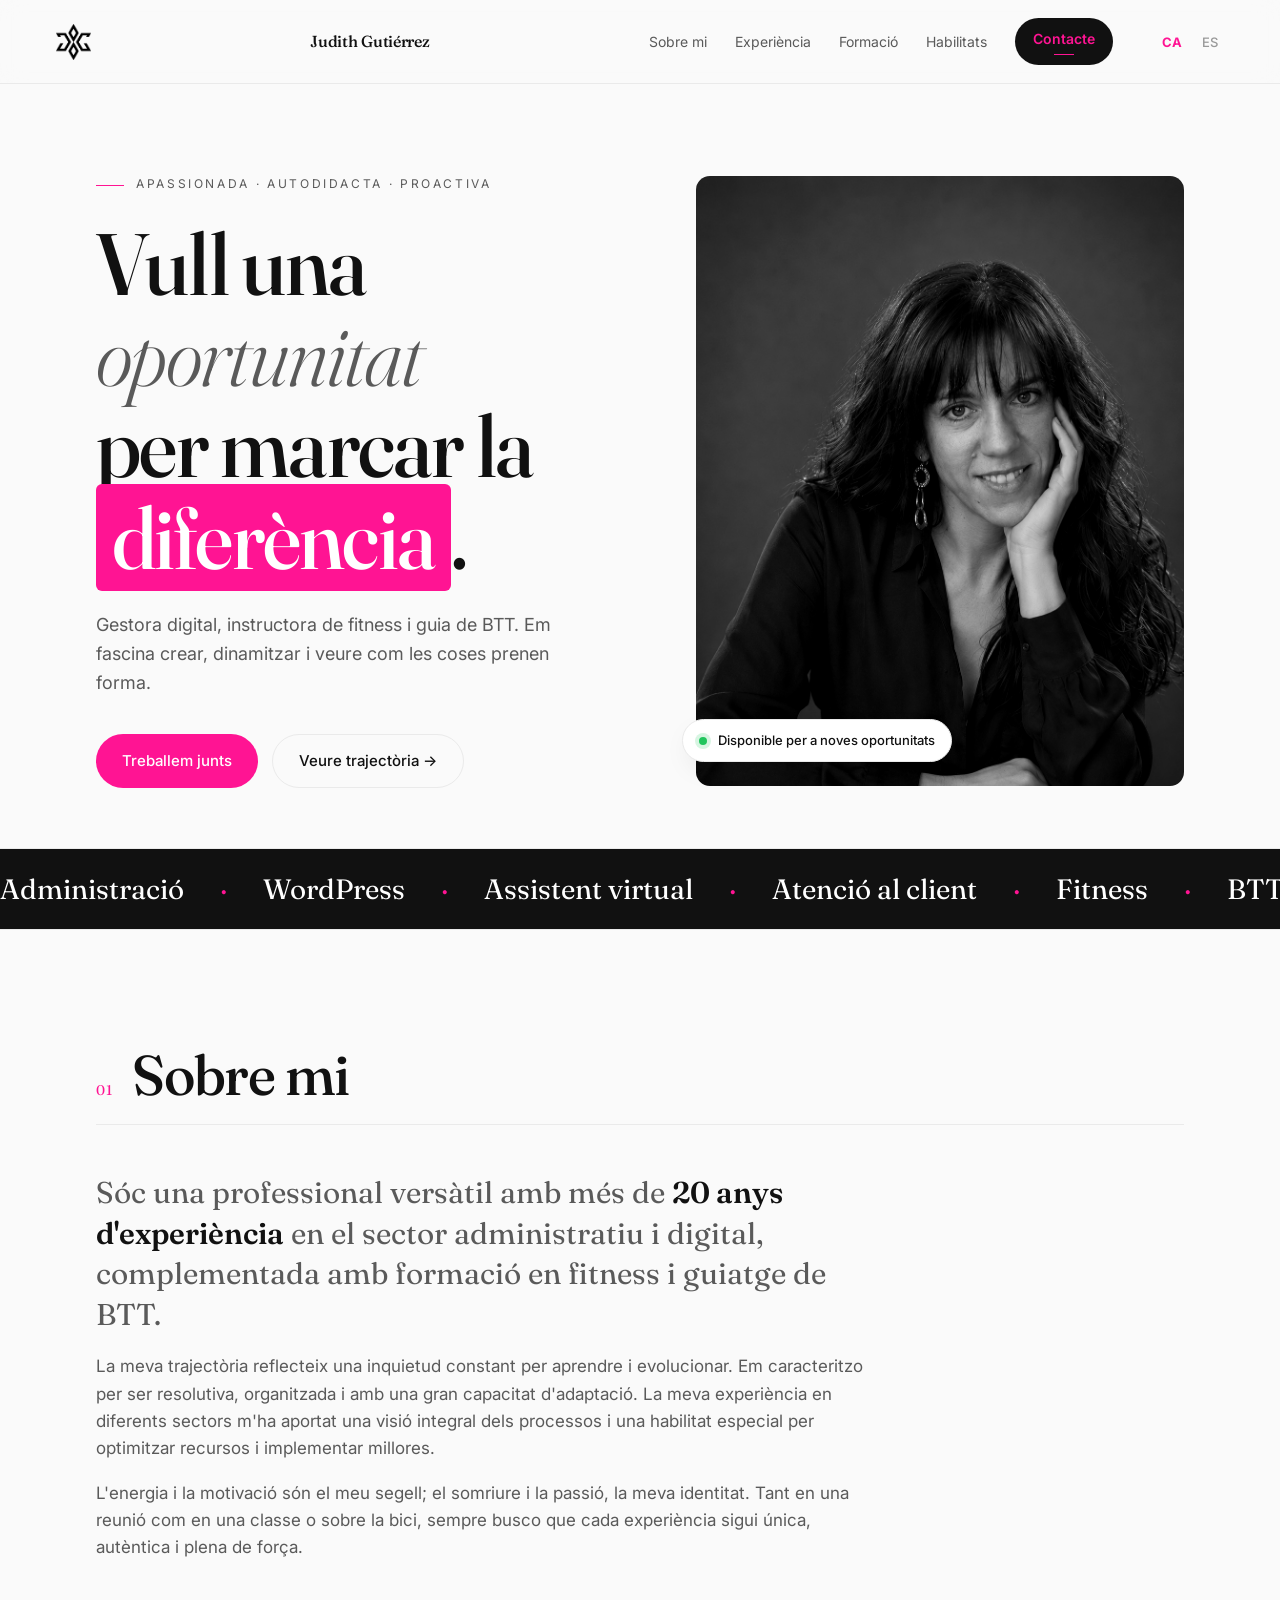
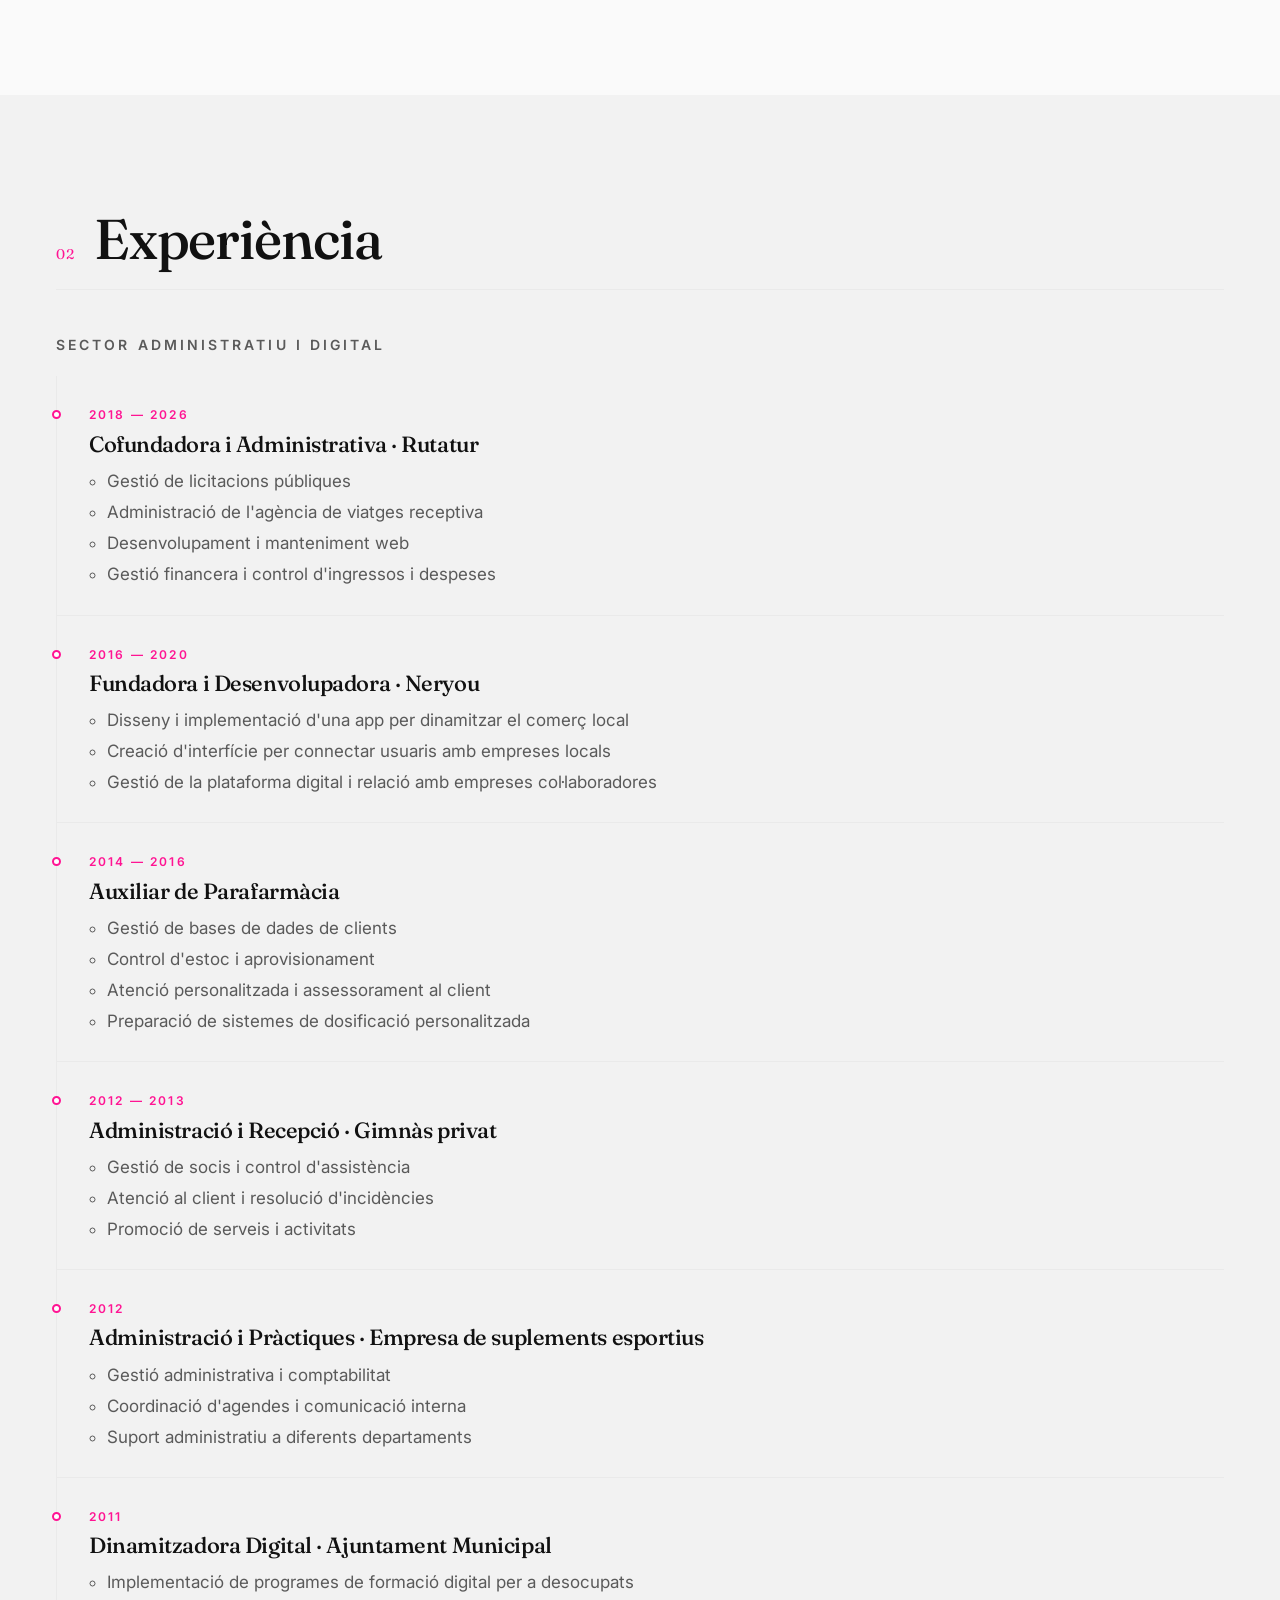
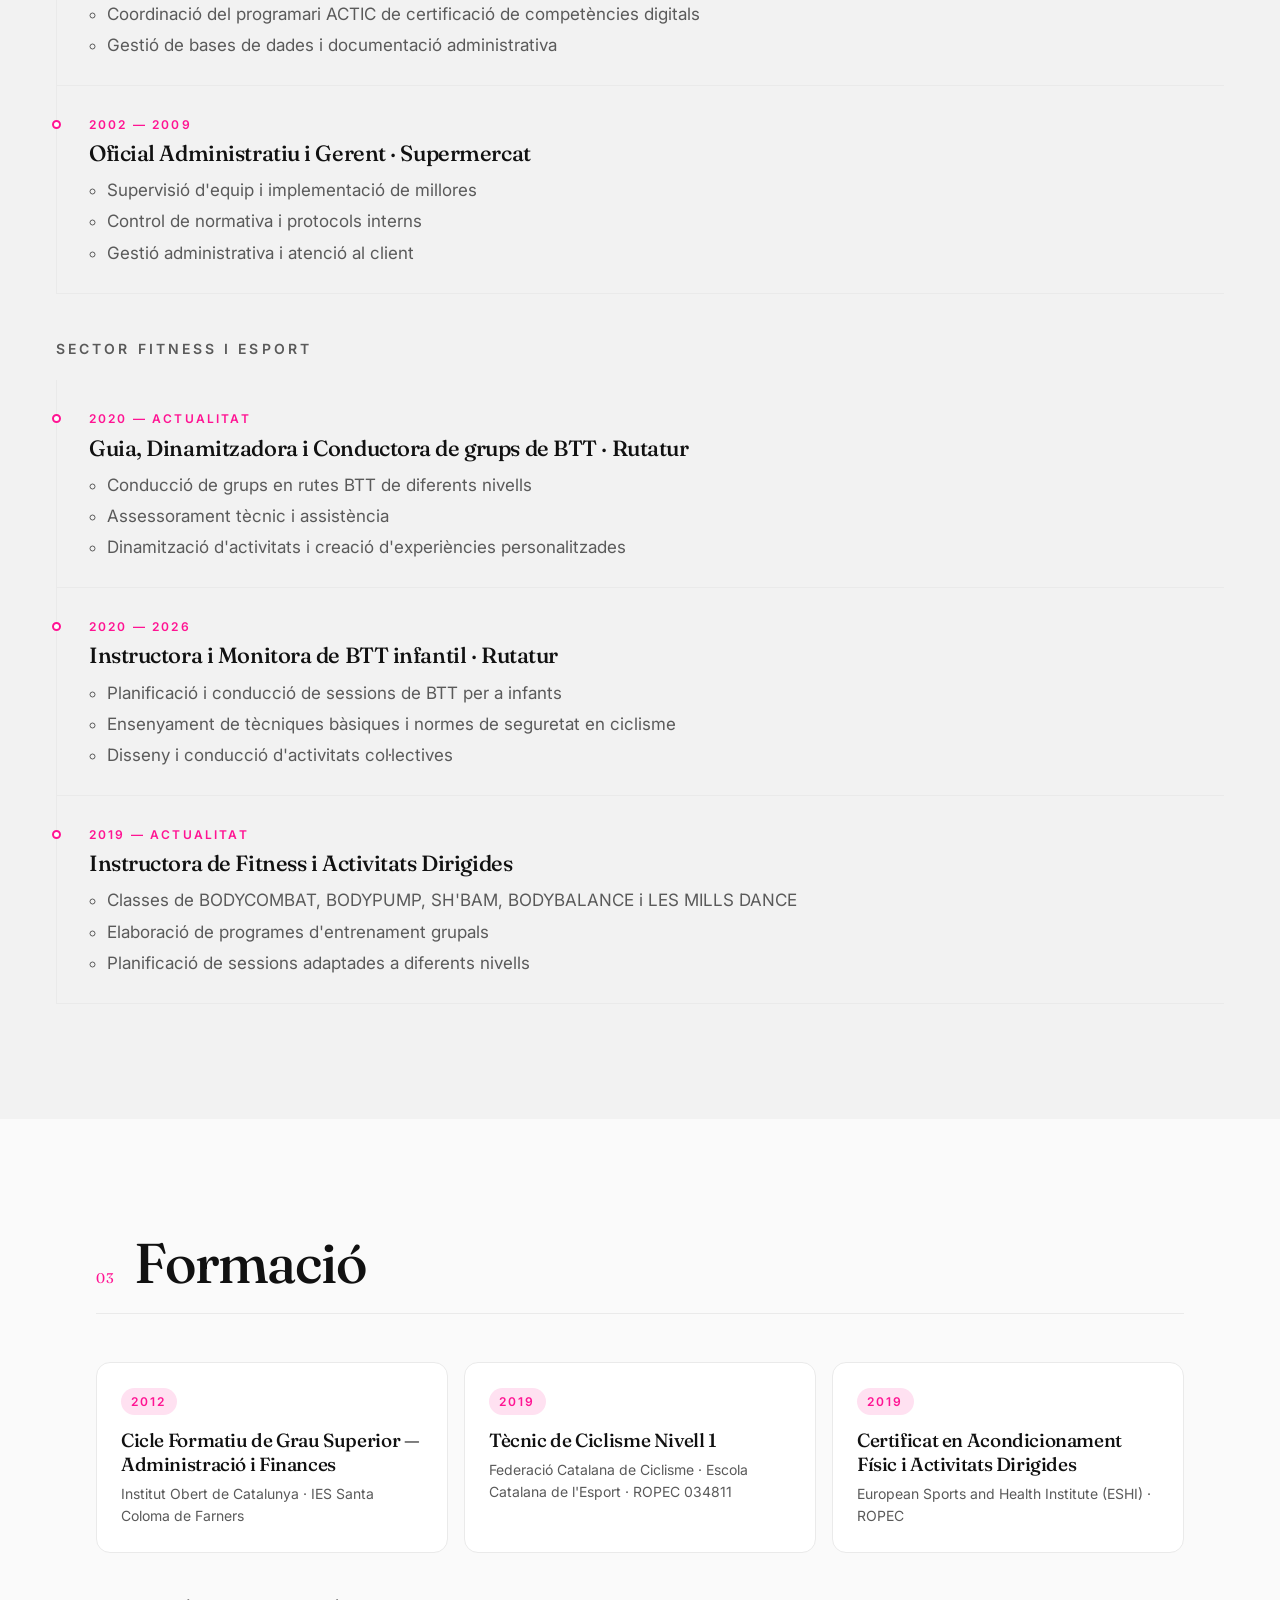
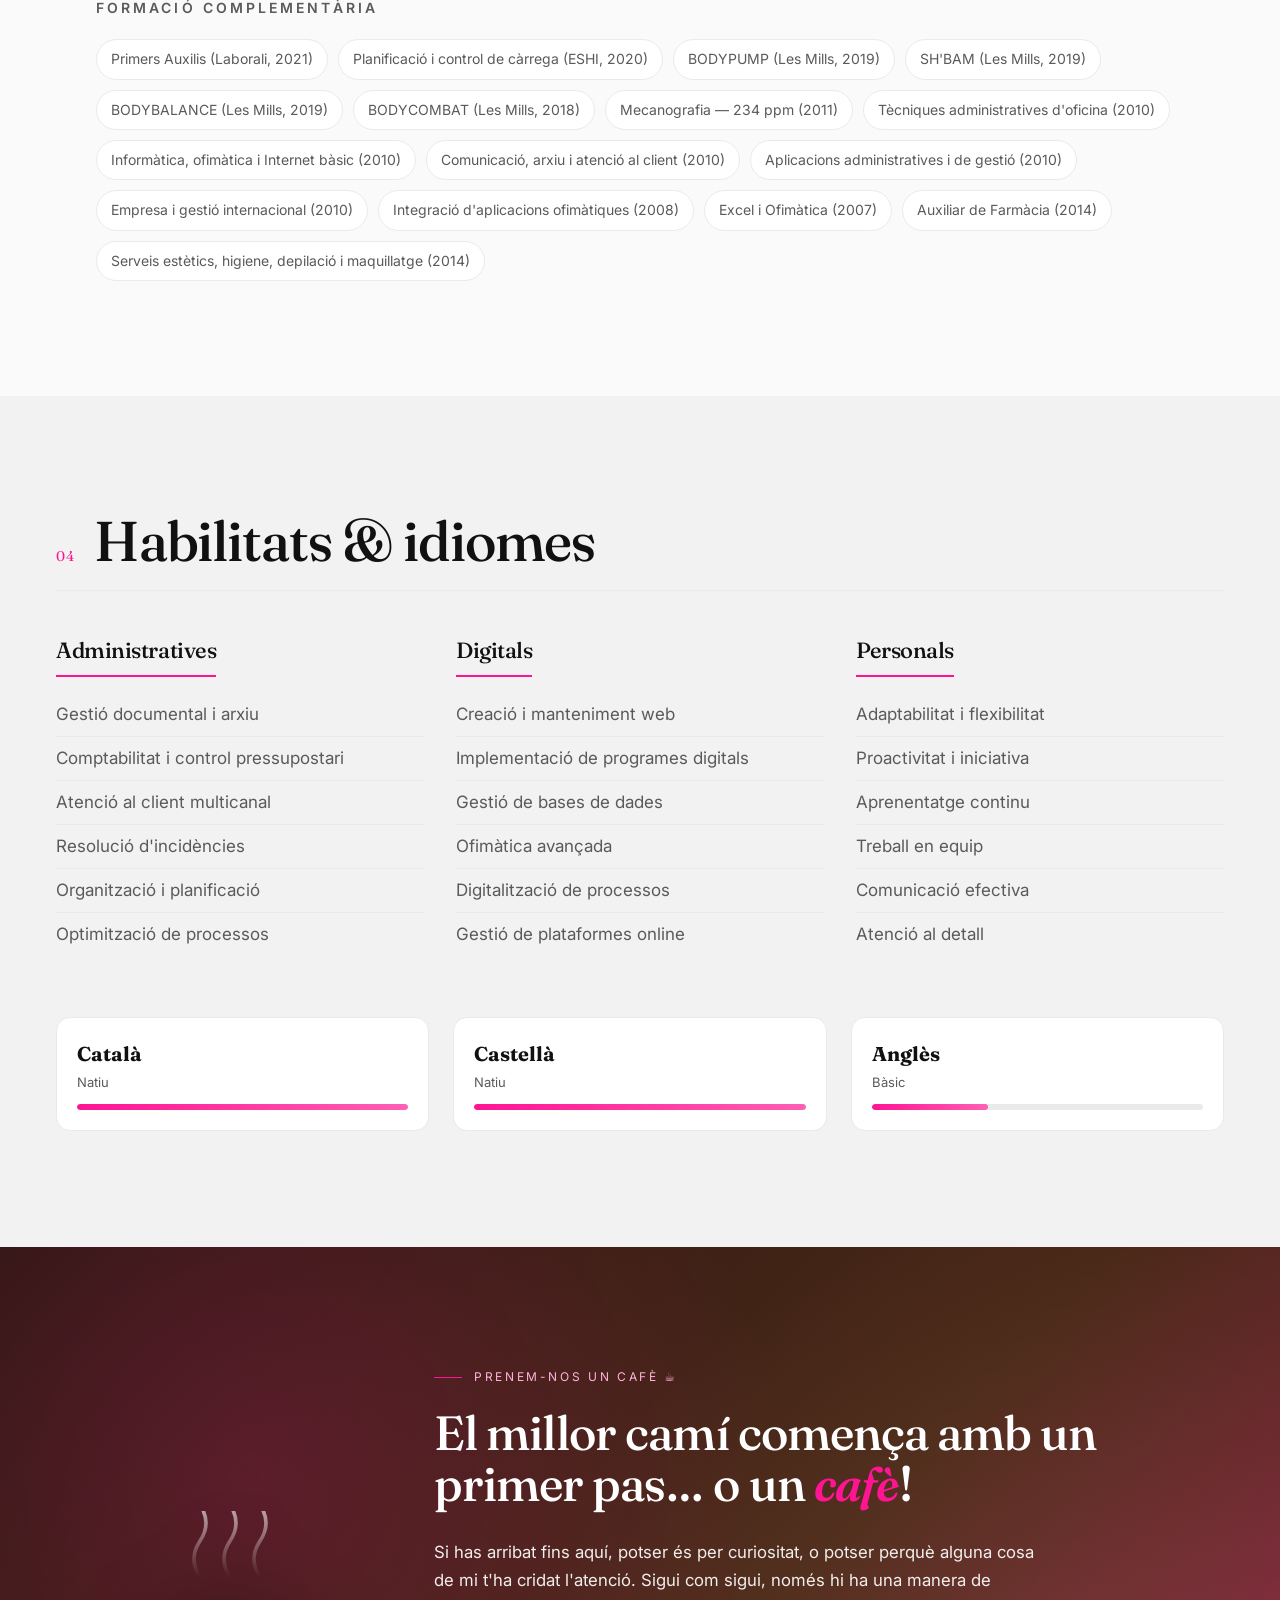
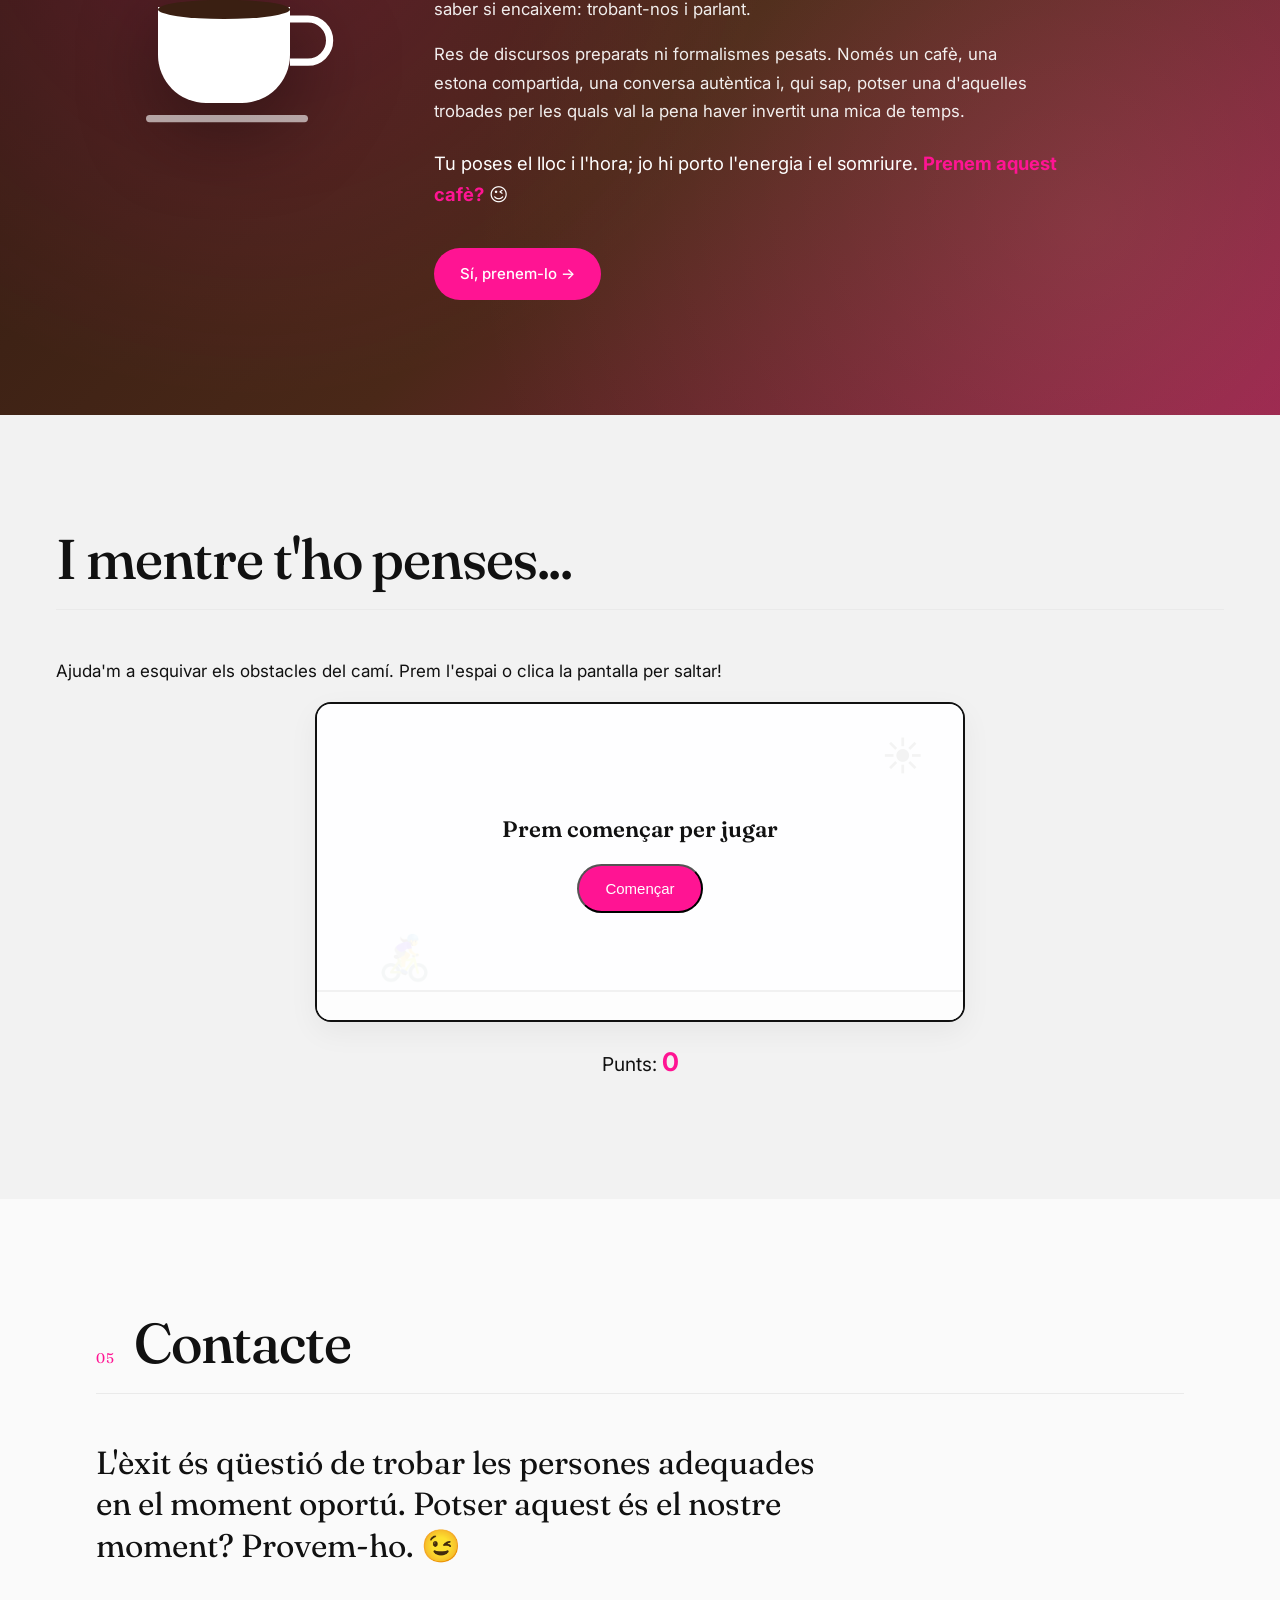
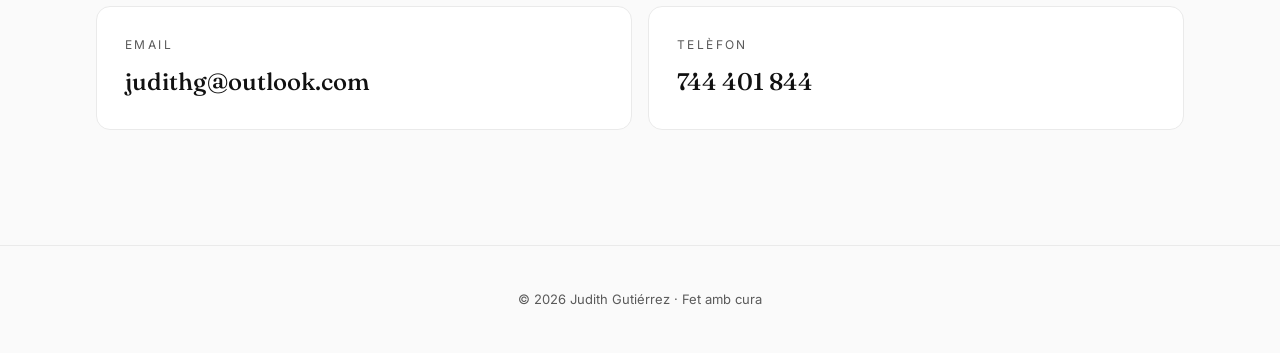
==== index.html @ 9da96f16 "Update index.html configuració amb google analytics chatgps anonim" ====
<!doctype html>
<html lang="ca">
<head>
  <!-- Google tag (gtag.js) -->
<script async src="https://www.googletagmanager.com/gtag/js?id=G-R3025RM0GW"></script>
<script>
  window.dataLayer = window.dataLayer || [];
  function gtag(){dataLayer.push(arguments);}
  gtag('js', new Date());

  gtag('config', 'G-R3025RM0GW');
</script>
  <meta charset="utf-8" />
  <meta name="viewport" content="width=device-width,initial-scale=1" />
  <title data-key="meta-title">Judith Gutiérrez — Gestió digital · Fitness · BTT</title>
  <meta name="description" content="CV de Judith Gutiérrez. Gestora digital, instructora de fitness i guia de BTT. Apassionada, autodidacta i proactiva." />
  <meta property="og:title" content="Judith Gutiérrez — CV" />
  <meta property="og:description" content="Gestora digital, instructora de fitness i guia de BTT." />
  <meta property="og:type" content="website" />
  <meta property="og:image" content="judith.jpg" />
  <link rel="icon" type="image/svg+xml" href="favicon.svg">
  <link rel="preconnect" href="https://fonts.googleapis.com" />
  <link rel="preconnect" href="https://fonts.gstatic.com" crossorigin />
  <link href="https://fonts.googleapis.com/css2?family=Fraunces:opsz,wght,SOFT@9..144,300..900,0..100&family=Inter:wght@300;400;500;600;700&display=swap" rel="stylesheet" />
  <link rel="stylesheet" href="styles.css" />
</head>
<body>

  <header class="nav">
    <a href="#top" class="nav__logo">
      <img src="logo.png" alt="Judith Gutiérrez" style="height:36px;width:auto;filter:brightness(0);" />
    </a>
    <span style="font-family:'Fraunces',serif;font-size:1rem;font-weight:500;letter-spacing:-.02em;color:#111;">Judith Gutiérrez</span>
    <nav>
      <a href="#sobre-mi" data-key="menu-sobremi">Sobre mi</a>
      <a href="#experiencia" data-key="menu-experiencia">Experiència</a>
      <a href="#formacio" data-key="menu-formacio">Formació</a>
      <a href="#habilitats" data-key="menu-habilitats">Habilitats</a>
      <a href="#contacte" class="nav__cta" data-key="menu-contacte">Contacte</a>
      
      <div class="lang-switcher">
        <button id="btn-ca" class="active">CA</button>
        <button id="btn-es">ES</button>
      </div>
    </nav>
    <button class="nav__burger" aria-label="Menú" aria-expanded="false">
      <span></span><span></span><span></span>
    </button>
  </header>

  <section id="top" class="hero">
    <div class="hero__text">
      <p class="eyebrow" data-key="hero-eyebrow">Apassionada · Autodidacta · Proactiva</p>
      <h1 data-key="hero-title">
        Vull una <em>oportunitat</em><br/>
        per marcar la <mark>diferència</mark>.
      </h1>
      <p class="lead" data-key="hero-lead">
        Gestora digital, instructora de fitness i guia de BTT.
        Em fascina crear, dinamitzar i veure com les coses prenen forma.
      </p>
      <div class="hero__actions">
        <a href="#contacte" class="btn btn--primary" data-key="hero-btn-primary">Treballem junts</a>
        <a href="#experiencia" class="btn btn--ghost" data-key="hero-btn-ghost">Veure trajectòria →</a>
      </div>
    </div>
    <div class="hero__photo">
      <img src="judith.jpg" alt="Judith Gutiérrez" />
      <a href="https://wa.me/34744401844?text=Hola%20Judith,%20he%20vist%20el%20teu%20portafoli%20i%20m'agradaria%20parlar%20amb%20tu!" 
         target="_blank" 
         class="hero__badge-link" 
         title="Contacta amb mi per WhatsApp">
        <div class="hero__badge">
          <span class="pulse-dot"></span>
          <span data-key="hero-badge">Disponible per a noves oportunitats</span>
        </div>
      </a>
    </div>
  </section>

  <div class="marquee" aria-hidden="true">
    <div class="marquee__track">
      <span data-key="m1">Administració</span><span>·</span>
      <span data-key="m2">WordPress</span><span>·</span>
      <span data-key="m3">Assistent virtual</span><span>·</span>
      <span data-key="m4">Atenció al client</span><span>·</span>
      <span data-key="m5">Fitness</span><span>·</span>
      <span>BTT</span><span>·</span>
      <span data-key="m6">Back office</span><span>·</span>
      <span data-key="m7">Iniciatives creatives</span><span>·</span>
      <span data-key="m1">Administració</span><span>·</span>
      <span data-key="m2">WordPress</span><span>·</span>
      <span data-key="m3">Assistent virtual</span><span>·</span>
      <span data-key="m4">Atenció al client</span><span>·</span>
      <span data-key="m5">Fitness</span><span>·</span>
      <span>BTT</span><span>·</span>
      <span data-key="m6">Back office</span><span>·</span>
      <span data-key="m7">Iniciatives creatives</span><span>·</span>
    </div>
  </div>

  <section id="sobre-mi" class="section">
    <div class="section__head">
      <span class="num">01</span>
      <h2 data-key="title-sobremi">Sobre mi</h2>
    </div>
    <div class="about">
      <p class="about__big" data-key="about-p1">
        Sóc una professional versàtil amb més de <strong>20 anys d'experiència</strong>
        en el sector administratiu i digital, complementada amb formació en
        fitness i guiatge de BTT.
      </p>
      <p data-key="about-p2">
        La meva trajectòria reflecteix una constant inquietud per aprendre i
        evolucionar. Em caracteritzo per ser resolutiva, organitzada i amb una
        gran capacitat d'adaptació. La meva experiència en diferents sectors
        m'ha donat una visió integral dels processos i una habilitat especial
        per optimitzar recursos i implementar millores.
      </p>
      <p data-key="about-p3">
        L'energia i la motivació són el meu segell, i el somriure i la passió,
        la meva identitat. Tant en una reunió com en una classe o sobre la bici,
        always busco que cada experiència sigui única, autèntica i plena de força.
      </p>
    </div>
  </section>

  <section id="experiencia" class="section section--alt">
    <div class="section__head">
      <span class="num">02</span>
      <h2 data-key="title-experiencia">Experiència</h2>
    </div>

    <h3 class="cat" data-key="cat-admin">Sector administratiu i digital</h3>
    <ol class="timeline">
      <li>
        <span class="when">2018 — 2026</span>
        <h4 data-key="exp1-title">Cofundadora i Administrativa · Rutatur</h4>
        <ul>
          <li data-key="exp1-i1">Gestió de licitacions públiques</li>
          <li data-key="exp1-i2">Administració de l'agència de viatges receptiva</li>
          <li data-key="exp1-i3">Desenvolupament i manteniment web</li>
          <li data-key="exp1-i4">Gestió financera i control d'ingressos i despeses</li>
        </ul>
      </li>
      <li>
        <span class="when">2016 — 2020</span>
        <h4 data-key="exp2-title">Fundadora i Desenvolupadora · Neryou</h4>
        <ul>
          <li data-key="exp2-i1">Disseny i implementació d'una app per dinamitzar el comerç local</li>
          <li data-key="exp2-i2">Creació d'interfície per connectar usuaris amb empreses locales</li>
          <li data-key="exp2-i3">Gestió de la plataforma digital i relacions amb empreses col·laboradores</li>
        </ul>
      </li>
      <li>
        <span class="when">2014 — 2016</span>
        <h4 data-key="exp3-title">Auxiliar de Parafarmàcia</h4>
        <ul>
          <li data-key="exp3-i1">Gestió de bases de dades de clients</li>
          <li data-key="exp3-i2">Control d'estoc i aprovisionament</li>
          <li data-key="exp3-i3">Atenció personalitzada i assessorament al client</li>
          <li data-key="exp3-i4">Preparació de sistemes de dosificació personalitzada</li>
        </ul>
      </li>
      <li>
        <span class="when">2012 — 2013</span>
        <h4 data-key="exp4-title">Administració i Recepció · Gimnàs privat</h4>
        <ul>
          <li data-key="exp4-i1">Gestió de socis i control d'assistència</li>
          <li data-key="exp4-i2">Atenció al client i resolució d'incidències</li>
          <li data-key="exp4-i3">Promoció de serveis i activitats</li>
        </ul>
      </li>
      <li>
        <span class="when">2012</span>
        <h4 data-key="exp5-title">Administració i Pràctiques · Empresa de suplements esportius</h4>
        <ul>
          <li data-key="exp5-i1">Gestió administrativa i comptabilitat</li>
          <li data-key="exp5-i2">Coordinació d'agenda i comunicació interna</li>
          <li data-key="exp5-i3">Suport administratiu en diferents departaments</li>
        </ul>
      </li>
      <li>
        <span class="when">2011</span>
        <h4 data-key="exp6-title">Dinamitzadora Digital · Ajuntament Municipal</h4>
        <ul>
          <li data-key="exp6-i1">Implementació de programes de formació digital per a desocupats</li>
          <li data-key="exp6-i2">Coordinació del programa ACTIC de certificació de competències digitals</li>
          <li data-key="exp6-i3">Gestió de bases de dades i documentació administrativa</li>
        </ul>
      </li>
      <li>
        <span class="when">2002 — 2009</span>
        <h4 data-key="exp7-title">Oficial Administratiu i Gerent · Supermercat</h4>
        <ul>
          <li data-key="exp7-i1">Supervisió d'equip i implementació de millores</li>
          <li data-key="exp7-i2">Control de normativa i protocols interns</li>
          <li data-key="exp7-i3">Gestió administrativa i atenció al client</li>
        </ul>
      </li>
    </ol>

    <h3 class="cat" data-key="cat-fitness">Sector fitness i esport</h3>
    <ol class="timeline">
      <li>
        <span class="when" data-key="date-2020">2020 — Actualitat</span>
        <h4 data-key="exp8-title">Guia, Dinamitzadora i Conductora de grups de BTT · Rutatur</h4>
        <ul>
          <li data-key="exp8-i1">Conducció de grups en rutes de BTT de diferents nivells</li>
          <li data-key="exp8-i2">Assessorament tècnic i assistència</li>
          <li data-key="exp8-i3">Dinamització d'activitats i creació d'experiències personalitzades</li>
        </ul>
      </li>
      <li>
        <span class="when">2020 — 2026</span>
        <h4 data-key="exp9-title">Instructora i Monitora de BTT infantil · Rutatur</h4>
        <ul>
          <li data-key="exp9-i1">Planificació i conducció de sessions de BTT per a nens</li>
          <li data-key="exp9-i2">Ensenyament de tècniques bàsiques i seguretat en ciclisme</li>
          <li data-key="exp9-i3">Disseny i conducció de classes col·lectives</li>
        </ul>
      </li>
      <li>
        <span class="when" data-key="date-2019">2019 — Actualitat</span>
        <h4 data-key="exp10-title">Instructora de Fitness i Activitats Dirigides</h4>
        <ul>
          <li data-key="exp10-i1">Classes de BODYCOMBAT, BODYPUMP, SH'BAM, BODYBALANCE i LES MILLS DANCE</li>
          <li data-key="exp10-i2">Elaboració de programes d'entrenament grupals</li>
          <li data-key="exp10-i3">Planificació de sessions adaptades a diferents nivells</li>
        </ul>
      </li>
    </ol>
  </section>

  <section id="formacio" class="section">
    <div class="section__head">
      <span class="num">03</span>
      <h2 data-key="title-formacio">Formació</h2>
    </div>

    <div class="cards">
      <article class="card">
        <span class="card__year">2012</span>
        <h4 data-key="f1-title">Cicle Formatiu de Grau Superior — Administració i Finances</h4>
        <p data-key="f1-place">Institut Obert de Catalunya · IES Santa Coloma de Farners</p>
      </article>
      <article class="card">
        <span class="card__year">2019</span>
        <h4 data-key="f2-title">Tècnic de Ciclisme Nivell 1</h4>
        <p data-key="f2-place">Federació Catalana de Ciclisme · Escola Catalana de l'Esport · ROPEC 034811</p>
      </article>
      <article class="card">
        <span class="card__year">2019</span>
        <h4 data-key="f3-title">Certificat en Acondicionament Físic i Activitats Dirigides</h4>
        <p data-key="f3-place">European Sports and Health Institute (ESHI) · ROPEC</p>
      </article>
    </div>

    <h3 class="cat" data-key="cat-complementaria">Formació complementària</h3>
    <div class="pills">
      <span data-key="p1">Primers Auxilis (Laborali, 2021)</span>
      <span data-key="p2">Planificació i control de càrrega (ESHI, 2020)</span>
      <span>BODYPUMP (Les Mills, 2019)</span>
      <span>SH'BAM (Les Mills, 2019)</span>
      <span>BODYBALANCE (Les Mills, 2019)</span>
      <span>BODYCOMBAT (Les Mills, 2018)</span>
      <span data-key="p3">Mecanografia — 234 ppm (2011)</span>
      <span data-key="p4">Tècniques administratives d'oficina (2010)</span>
      <span data-key="p5">Informàtica, ofimàtica i Internet bàsic (2010)</span>
      <span data-key="p6">Comunicació, arxiu i atenció al client (2010)</span>
      <span data-key="p7">Aplicacions administratives i de gestió (2010)</span>
      <span data-key="p8">Empresa i gestió internacional (2010)</span>
      <span data-key="p9">Integració d'aplicacions ofimàtiques (2008)</span>
      <span data-key="p10">Excel i Ofimàtica (2007)</span>      
      <span data-key="p11">Auxiliar de Farmàcia (2014)</span>
      <span data-key="p12">Serveis estètics, higiene, depilació i maquillatge (2014)</span>
    </div>
  </section>

  <section id="habilitats" class="section section--alt">
    <div class="section__head">
      <span class="num">04</span>
      <h2 data-key="title-habilitats">Habilitats &amp; idiomes</h2>
    </div>

    <div class="skills">
      <div>
        <h4 data-key="sk-h1">Administratives</h4>
        <ul>
          <li data-key="sk-a1">Gestió documental i arxiu</li>
          <li data-key="sk-a2">Comptabilitat i control pressupostari</li>
          <li data-key="sk-a3">Atenció al client multicanal</li>
          <li data-key="sk-a4">Resolució d'incidències</li>
          <li data-key="sk-a5">Organització i planificació</li>
          <li data-key="sk-a6">Optimització de processos</li>
        </ul>
      </div>
      <div>
        <h4 data-key="sk-h2">Digitals</h4>
        <ul>
          <li data-key="sk-d1">Creació i manteniment web</li>
          <li data-key="sk-d2">Implementació de programes digitals</li>
          <li data-key="sk-d3">Gestió de bases de dades</li>
          <li data-key="sk-d4">Ofimàtica avançada</li>
          <li data-key="sk-d5">Digitalització de processos</li>
          <li data-key="sk-d6">Gestió de plataformes online</li>
        </ul>
      </div>
      <div>
        <h4 data-key="sk-h3">Personals</h4>
        <ul>
          <li data-key="sk-p1">Adaptabilitat i flexibilitat</li>
          <li data-key="sk-p2">Proactivitat i iniciativa</li>
          <li data-key="sk-p3">Aprenentatge continu</li>
          <li data-key="sk-p4">Treball en equip</li>
          <li data-key="sk-p5">Comunicació efectiva</li>
          <li data-key="sk-p6">Atenció al detall</li>
        </ul>
      </div>
    </div>

    <div class="langs">
      <div><strong data-key="lang-ca">Català</strong><span data-key="lang-nat">Natiu</span><i style="--w:100%"></i></div>
      <div><strong data-key="lang-es">Castellà</strong><span data-key="lang-nat">Natiu</span><i style="--w:100%"></i></div>
      <div><strong data-key="lang-en">Anglès</strong><span data-key="lang-bas">Bàsic</span><i style="--w:35%"></i></div>
    </div>
  </section>

  <section id="cafe" class="coffee">
    <div class="coffee__inner">
      <div class="coffee__art" aria-hidden="true">
        <svg viewBox="0 0 200 200" xmlns="http://www.w3.org/2000/svg">
          <defs>
            <linearGradient id="steam" x1="0" x2="0" y1="1" y2="0">
              <stop offset="0%" stop-color="#fff" stop-opacity="0"/>
              <stop offset="100%" stop-color="#fff" stop-opacity=".9"/>
            </linearGradient>
          </defs>
          <path class="steam s1" d="M75 55 q-10 -15 0 -30 q10 -15 0 -30" stroke="url(#steam)" stroke-width="3" fill="none" stroke-linecap="round"/>
          <path class="steam s2" d="M100 55 q-10 -15 0 -30 q10 -15 0 -30" stroke="url(#steam)" stroke-width="3" fill="none" stroke-linecap="round"/>
          <path class="steam s3" d="M125 55 q-10 -15 0 -30 q10 -15 0 -30" stroke="url(#steam)" stroke-width="3" fill="none" stroke-linecap="round"/>
          <path d="M40 80 h110 v40 a40 40 0 0 1 -40 40 h-30 a40 40 0 0 1 -40 -40 z" fill="#fff"/>
          <path d="M150 90 h15 a18 18 0 0 1 0 36 h-15" fill="none" stroke="#fff" stroke-width="6"/>
          <ellipse cx="95" cy="82" rx="55" ry="8" fill="#3a1f12"/>
          <rect x="30" y="170" width="135" height="6" rx="3" fill="#fff" opacity=".6"/>
        </svg>
      </div>
      <div class="coffee__text">
        <span class="eyebrow eyebrow--light" data-key="coffee-eyebrow">Prenem-nos un cafè ☕</span>
        <h2 data-key="coffee-title">El millor camí comença amb un primer pas… o un <em>cafè</em>!</h2>
        <p data-key="coffee-p1">
          Si has arribat fins aquí, potser és per curiositat, o potser perquè alguna cosa
          en mi t'ha cridat l'atenció. Sigui com sigui, només hi ha una manera de saber
          si encaixem: trobant-nos i parlant.
        </p>
        <p data-key="coffee-p2">
          Res de discursos preparats ni formalismes pesats. Només un cafè, una estona
          compartida, una conversa autèntica i, qui sab, potser una d'aquelles
          trobades en les què val la pena haver perdut una mica el temps.
        </p>
        <p class="coffee__closing" data-key="coffee-closing">
          Tu poses el lloc i l'hora, jo porto l'energia i el somriure.
          <strong>Prenem aquest cafè?</strong> 😉
        </p>
        <a href="#contacte" class="btn btn--primary" data-key="coffee-btn">Sí, prenem-lo →</a>
      </div>
    </div>
  </section>

  <!-- ============ JOC (PANTALLA GRAN I AMB NÚVOLS) ============ -->
  <section id="joc" class="section section--alt">
    <div class="container">
      <div class="section__head">        
        <h2 data-key="game-title">I mentre t'ho penses...</h2>
      </div>
      <p class="game-intro" data-key="game-intro">Ajuda'm a esquivar els obstacles del camí. Prem l'espai o clica la pantalla per saltar!</p>

      <!-- El joc contingut dins dels marges de la web -->
      <div id="gameBox" class="game-box">
        <!-- El Sol fix al fons de tot -->
        <div class="game-sun">☀️</div>

        <!-- Contenidor per als núvols flotants -->
        <div id="cloudContainer"></div>
        
        <!-- Contenidor per als arbres de fons (Nou!) -->
        <div id="treeContainer"></div>

        <!-- Personatge -->
        <div id="player" class="player">🚴‍♀️</div>
        
        <!-- Contenidor dinàmic d'obstacles (al davant) -->
        <div id="obstacleContainer"></div>
        
        <!-- Pantalla de inici/final -->
        <div id="gameOverScreen" class="game-overlay">
          <span id="gameMessage" data-key="game-start-msg">Prem "Començar" per jugar</span>
          <button id="startGameBtn" class="btn btn--primary" data-key="game-btn">Començar</button>
        </div>
      </div>
      
      <div class="game-score" style="text-align: center;">
        <span data-key="game-score-label">Punts:</span> <strong id="scoreVal">0</strong>
      </div>
    </div>
  </section>

  <section id="contacte" class="section contact">
    <div class="section__head">
      <span class="num">05</span>
      <h2 data-key="title-contacte">Contacte</h2>
    </div>
    <p class="contact__lead" data-key="contact-lead">
      L'èxit és qüestió de trobar les persones adequades en el moment oportú.
      Potser aquest és el nostre moment? Provem-ho. 😉
    </p>
    <div class="contact__grid">
      <a href="mailto:judithg@outlook.com" class="contact__card">
        <span data-key="contact-mail">Email</span>
        <strong>judithg@outlook.com</strong>
      </a>
      <a href="tel:+34744401844" class="contact__card">
        <span data-key="contact-phone">Telèfon</span>
        <strong>744 401 844</strong>
      </a>
    </div>
  </section>

  <footer class="footer">
    <p>© <span id="year"></span> <span data-key="footer-text">Judith Gutiérrez · Fet amb cura</span></p>
  </footer>

  <button id="backToTop" class="back-to-top" aria-label="Tornar a dalt">
    <svg xmlns="http://www.w3.org/2000/svg" viewBox="0 0 24 24" fill="none" stroke="currentColor" stroke-width="2.5" stroke-linecap="round" stroke-linejoin="round">
      <polyline points="18 15 12 9 6 15"></polyline>
    </svg>
  </button>

  <script src="script.js"></script>
</body>
</html>
---- styles.css ----
/* =====================================================
   Judith Gutiérrez — CV
   Paleta: clar minimalista + magenta
   Edita els tokens (variables) per canviar la marca.
   ===================================================== */

:root{
  --bg: #FAFAFA;
  --bg-alt: #F2F2F2;
  --ink: #111111;
  --ink-soft: #5a5a5a;
  --line: #EAEAEA;
  --accent: #FF1493;
  --accent-soft: #ffe1f1;
  --radius: 14px;
  --max: 1200px;
  --ease: cubic-bezier(.2,.7,.2,1);
}

*,*::before,*::after{box-sizing:border-box}
html {
  scroll-behavior: smooth;
  scroll-padding-top: 74px; /* Això deixa un espai de seguretat lliure a dalt de tot perquè el menú no tapi res */
}
body{
  margin:0;
  background:var(--bg);
  color:var(--ink);
  font-family:'Inter', system-ui, sans-serif;
  font-size:17px;
  line-height:1.6;
  -webkit-font-smoothing:antialiased;
}
img{max-width:100%;display:block}
a{color:inherit;text-decoration:none}
h1,h2,h3,h4{font-family:'Fraunces', serif; font-weight:500; letter-spacing:-.02em; line-height:1.05; margin:0}

/* ============ NAV ============ */
.nav{
  position:sticky; top:0; z-index:50;
  display:flex; align-items:center; justify-content:space-between;
  gap:24px;
  padding:18px clamp(20px,5vw,56px);
  background:rgba(250,250,250,.85);
  backdrop-filter:saturate(140%) blur(12px);
  border-bottom:1px solid var(--line);
}
.nav__logo{
  font-family:'Fraunces',serif; font-size:24px; font-weight:600;
  letter-spacing:-.04em;
}
.nav__logo span{color:var(--accent)}
.nav nav{display:flex; gap:28px; align-items:center}
.nav nav a{
  font-size:14px; color:var(--ink-soft);
  transition:color .2s var(--ease);
}
.nav nav a:hover{color:var(--ink)}
.nav__cta{
  background:var(--ink); color:#fff !important;
  padding:10px 18px; border-radius:999px;
  transition:background .2s var(--ease);
}
.nav__cta:hover{background:var(--accent)}
.nav__burger{
  display:none; background:none; border:0; cursor:pointer;
  flex-direction:column; gap:5px; padding:8px;
}
.nav__burger span{
  width:24px; height:2px; background:var(--ink); border-radius:2px;
  transition:transform .25s var(--ease), opacity .2s;
}

/* ============ HERO ============ */
.hero{
  max-width:var(--max);
  margin:0 auto;
  padding:clamp(40px,8vw,90px) clamp(20px,5vw,56px) clamp(30px,5vw,60px);
  display:grid;
  grid-template-columns:1.1fr 1fr;
  gap:clamp(30px,5vw,80px);
  align-items:center;
}
.eyebrow{
  text-transform:uppercase; font-size:12px; letter-spacing:.22em;
  color:var(--ink-soft); margin:0 0 24px;
}
.eyebrow::before{
  content:""; display:inline-block; width:28px; height:1px;
  background:var(--accent); vertical-align:middle; margin-right:12px;
}
.hero h1{
  font-size:clamp(44px, 6.8vw, 96px);
  margin-bottom:28px;
}
.hero h1 em{
  font-style:italic; font-weight:300; color:var(--ink-soft);
}
.hero h1 mark{
  background:var(--accent); color:#fff;
  padding:0 .18em; border-radius:6px;
}
.lead{
  font-size:18px; color:var(--ink-soft);
  max-width:46ch; margin:0 0 36px;
}
.hero__actions{display:flex; gap:14px; flex-wrap:wrap}
.btn{
  display:inline-flex; align-items:center; gap:8px;
  padding:14px 26px; border-radius:999px;
  font-size:15px; font-weight:500;
  transition:transform .2s var(--ease), background .2s, color .2s;
}
.btn--primary{background:var(--accent); color:#fff}
.btn--primary:hover{transform:translateY(-2px); background:var(--ink)}
.btn--ghost{border:1px solid var(--line); color:var(--ink)}
.btn--ghost:hover{border-color:var(--ink)}

.hero__photo{position:relative}
.hero__photo img{
  border-radius:var(--radius);
  filter:grayscale(100%) contrast(1.02);
  transition:filter .6s var(--ease);
  width:100%; aspect-ratio: 4/5; object-fit:cover; object-position:center top;
}
.hero__photo:hover img{filter:grayscale(0%)}
.hero__badge{
  position:absolute; left:-14px; bottom:24px;
  background:#fff; border:1px solid var(--line);
  padding:10px 16px; border-radius:999px;
  font-size:13px; font-weight:500;
  box-shadow:0 10px 30px -12px rgba(0,0,0,.18);
}
.hero__badge::before{
  content:""; display:inline-block; width:8px; height:8px;
  background:#21c55d; border-radius:50%; margin-right:8px;
  box-shadow:0 0 0 4px rgba(33,197,93,.18);
}

/* ============ MARQUEE ============ */
.marquee{
  overflow:hidden; border-block:1px solid var(--line);
  background:var(--ink); color:#fff;
  padding:18px 0;
}
.marquee__track{
  display:flex; gap:36px;
  font-family:'Fraunces',serif; font-size:28px;
  white-space:nowrap;
  width:max-content;
  animation: scroll 22s linear infinite !important;
  -webkit-animation: scroll 22s linear infinite !important;
}
.marquee__track span:nth-child(even){color:var(--accent)}
@keyframes scroll{
  from{transform:translateX(0)}
  to{transform:translateX(-50%)}
}
@-webkit-keyframes scroll{
  from{-webkit-transform:translateX(0)}
  to{-webkit-transform:translateX(-50%)}
}

/* ============ SECTION SHELL ============ */
.section{
  max-width:var(--max);
  margin:0 auto;
  padding:clamp(60px,9vw,120px) clamp(20px,5vw,56px);
}
.section--alt{
  max-width:none; background:var(--bg-alt);
}
.section--alt > *{max-width:var(--max); margin-left:auto; margin-right:auto}
.section__head{
  display:flex; align-items:baseline; gap:18px;
  margin-bottom:48px;
  padding-bottom:20px; border-bottom:1px solid var(--line);
}
.section__head .num{
  font-family:'Fraunces',serif; font-size:14px;
  color:var(--accent); letter-spacing:.1em;
}
.section__head h2{font-size:clamp(34px,4.5vw,56px)}

/* ============ ABOUT ============ */
.about{max-width:780px}
.about__big{
  font-family:'Fraunces',serif; font-size:clamp(22px,2.4vw,30px);
  line-height:1.35; margin:0 0 28px; color:var(--ink);
}
.about p{color:var(--ink-soft); margin:0 0 18px}
.about strong{color:var(--ink); font-weight:600}

/* ============ TIMELINE ============ */
.cat{
  font-size:14px; text-transform:uppercase; letter-spacing:.22em;
  font-family:'Inter',sans-serif; font-weight:600;
  color:var(--ink-soft); margin:48px 0 24px;
}
.cat:first-of-type{margin-top:0}
.timeline{list-style:none; padding:0; margin:0; border-left:1px solid var(--line)}
.timeline li{
  position:relative; padding:24px 0 24px 32px;
  border-bottom:1px solid var(--line);
  transition:background .25s var(--ease), padding .25s var(--ease);
}
.timeline li::before{
  content:""; position:absolute; left:-5px; top:34px;
  width:9px; height:9px; border-radius:50%;
  background:#fff; border:2px solid var(--accent);
  transition:transform .25s var(--ease);
}
.timeline li:hover{background:#fff; padding-left:40px}
.timeline li:hover::before{transform:scale(1.4); background:var(--accent)}
.timeline .when{
  display:inline-block; font-size:12px; letter-spacing:.18em;
  text-transform:uppercase; color:var(--accent); margin-bottom:8px;
  font-weight:600;
}
.timeline h4{font-family:'Fraunces',serif; font-size:22px; margin:0 0 10px}
.timeline ul{margin:8px 0 0; padding-left:18px; color:var(--ink-soft)}
.timeline ul li{
  padding:2px 0; border:none;
}
.timeline ul li:hover{padding-left:0; background:none}
.timeline ul li::before{display:none}

/* ============ CARDS ============ */
.cards{display:grid; grid-template-columns:repeat(auto-fit,minmax(260px,1fr)); gap:16px; margin-bottom:48px}
.card{
  background:#fff; border:1px solid var(--line);
  border-radius:var(--radius); padding:24px;
  transition:transform .25s var(--ease), border-color .25s;
}
.card:hover{transform:translateY(-4px); border-color:var(--accent)}
.card__year{
  display:inline-block; font-size:12px; letter-spacing:.18em;
  background:var(--accent-soft); color:var(--accent);
  padding:4px 10px; border-radius:999px; margin-bottom:14px; font-weight:600;
}
.card h4{font-family:'Fraunces',serif; font-size:19px; margin:0 0 6px; line-height:1.25}
.card p{margin:0; color:var(--ink-soft); font-size:14px}

/* ============ PILLS ============ */
.pills{display:flex; flex-wrap:wrap; gap:10px}
.pills span{
  font-size:14px; padding:8px 14px; border-radius:999px;
  background:#fff; border:1px solid var(--line); color:var(--ink-soft);
  transition:all .2s var(--ease);
}
.pills span:hover{background:var(--ink); color:#fff; border-color:var(--ink)}

/* ============ SKILLS ============ */
.skills{display:grid; grid-template-columns:repeat(auto-fit,minmax(220px,1fr)); gap:32px; margin-bottom:60px}
.skills h4{
  font-family:'Fraunces',serif; font-size:22px; margin:0 0 16px;
  padding-bottom:12px; border-bottom:2px solid var(--accent); display:inline-block;
}
.skills ul{list-style:none; padding:0; margin:0}
.skills li{padding:8px 0; color:var(--ink-soft); border-bottom:1px solid var(--line)}
.skills li:last-child{border:none}

/* ============ LANGS ============ */
.langs{display:grid; grid-template-columns:repeat(auto-fit,minmax(220px,1fr)); gap:24px}
.langs > div{
  background:#fff; padding:20px; border-radius:var(--radius);
  border:1px solid var(--line);
}
.langs strong{font-family:'Fraunces',serif; font-size:20px; display:block}
.langs span{font-size:13px; color:var(--ink-soft); display:block; margin:2px 0 12px}
.langs i{
  display:block; height:6px; background:var(--line); border-radius:99px;
  position:relative; overflow:hidden;
}
.langs i::after{
  content:""; position:absolute; inset:0;
  width:var(--w); background:linear-gradient(90deg,var(--accent),#ff5fb4);
  border-radius:99px;
  animation: fill 1.4s var(--ease) both;
}
@keyframes fill{from{width:0} to{width:var(--w)}}

/* ============ CONTACTE ============ */
.contact__lead{
  font-family:'Fraunces',serif; font-size:clamp(22px,2.6vw,32px);
  max-width:720px; margin:0 0 40px; line-height:1.3;
}
.contact__grid{display:grid; grid-template-columns:repeat(auto-fit,minmax(260px,1fr)); gap:16px}
.contact__card{
  background:#fff; border:1px solid var(--line); border-radius:var(--radius);
  padding:28px; transition:all .25s var(--ease);
}
.contact__card span{
  font-size:12px; letter-spacing:.2em; text-transform:uppercase;
  color:var(--ink-soft); display:block; margin-bottom:8px;
}
.contact__card strong{
  font-family:'Fraunces',serif; font-size:24px; font-weight:500;
}
.contact__card:hover{background:var(--ink); color:#fff; transform:translateY(-4px)}
.contact__card:hover span{color:var(--accent)}

/* ============ FOOTER ============ */
.footer{
  border-top:1px solid var(--line);
  padding:30px clamp(20px,5vw,56px);
  text-align:center; color:var(--ink-soft); font-size:13px;
}

/* ============ REVEAL ============ */
.reveal{opacity:0; transform:translateY(24px); transition:opacity .8s var(--ease), transform .8s var(--ease)}
.reveal.is-visible{opacity:1; transform:none}

/* ============ MÒBIL ============ */
@media (max-width: 860px){
  .hero{grid-template-columns:1fr; padding-top:40px}
  .hero__photo{order:-1; max-width:420px; margin:0 auto}
  /* =====================================================
     NOU DISSENY DEL MENÚ MÒBIL (CORREGIT I OPERATIU)
     ===================================================== */
  .nav nav {
    position: fixed; 
    top: 64px; left: 0; right: 0; bottom: auto;
    display: flex !important; 
    flex-direction: column; 
    gap: 20px; 
    background: rgba(250, 250, 250, 0.98); 
    backdrop-filter: blur(20px); 
    border-bottom: 1px solid var(--line);
    padding: 40px 20px; 
    text-align: center; 
    
    /* CONTROL D'OBERTURA: Amagat cap amunt per defecte */
    transform: translateY(-130%); 
    transition: transform .4s var(--ease);
    box-shadow: 0 15px 30px rgba(0,0,0,0.05);
    z-index: 45;
  }
  
  /* Quan el JavaScript s'activa al mòbil, el menú baixa */
  .nav nav.is-open {
    transform: translateY(0) !important;
  }
  
  .nav nav a {
    padding: 10px 0; 
    width: auto; 
    display: inline-block;
    font-size: 19px; 
    font-weight: 500;
    color: var(--ink); 
    letter-spacing: -0.01em;
  }
  
  /* Línia decorativa al tocar o passar el dit */
  .nav nav a:not(.nav__cta)::after {
    content: '';
    display: block;
    width: 0;
    height: 1px;
    background: var(--accent);
    margin: 4px auto 0;
    transition: width 0.3s var(--ease);
  }
  .nav nav a:not(.nav__cta):hover::after,
  .nav nav a:not(.nav__cta):active::after {
    width: 20px; 
  }

  /* El botó de Contacte (Centrat universalment pel mòbil) */
  .nav .nav__cta {
    display: inline-flex !important; 
    align-items: center;
    justify-content: center;
    margin: 15px auto 0 auto !important; 
    padding: 12px 32px !important; 
    background: var(--ink) !important;
    color: #fff !important;
    border-radius: 999px !important; 
    font-size: 16px !important;
    font-weight: 600 !important;
    width: max-content !important; 
    box-shadow: 0 8px 20px rgba(255, 20, 147, 0.15); 
    transition: background .2s var(--ease), transform .2s var(--ease) !important;
  }
  
  .nav .nav__cta:active {
    transform: scale(0.96) !important;
    background: var(--accent) !important;
  }

  /* CODI ORIGINAL DEL BOTÓ D'HAMBURGUESA (MANTINGUT PERQUÈ FUNCIONI) */
  .nav__burger{display:flex}
  .nav__burger[aria-expanded="true"] span:nth-child(1){transform:translateY(7px) rotate(45deg)}
  .nav__burger[aria-expanded="true"] span:nth-child(2){opacity:0}
  .nav__burger[aria-expanded="true"] span:nth-child(3){transform:translateY(-7px) rotate(-45deg)}
  .marquee__track{font-size:22px}
}

@media (prefers-reduced-motion: reduce){
  .reveal{opacity:1; transform:none}
}

/* ============ CAFÈ ============ */
.coffee{
  background: linear-gradient(135deg, #2a1810 0%, #4a2818 55%, #ff1493 160%);
  color: #fff;
  padding: clamp(60px, 9vw, 120px) clamp(20px, 6vw, 80px);
  position: relative;
  overflow: hidden;
}
.coffee::before{
  content:""; position:absolute; inset:0;
  background:
    radial-gradient(circle at 20% 30%, rgba(255,20,147,.18), transparent 45%),
    radial-gradient(circle at 85% 75%, rgba(255,200,150,.12), transparent 50%);
  pointer-events:none;
}
.coffee__inner{
  position:relative; max-width:1100px; margin:0 auto;
  display:grid; grid-template-columns: 280px 1fr; gap: clamp(30px, 5vw, 70px);
  align-items:center;
}
.coffee__art{ display:flex; justify-content:center; }
.coffee__art svg{ width:100%; max-width:240px; height:auto; filter: drop-shadow(0 20px 40px rgba(0,0,0,.4)); }
.coffee__art .steam{ animation: steam 3s ease-in-out infinite; transform-origin: center bottom; opacity:.7; }
.coffee__art .s2{ animation-delay:.6s }
.coffee__art .s3{ animation-delay:1.2s }
@keyframes steam{
  0%,100%{ transform: translateY(0) scaleX(1); opacity:.4 }
  50%{ transform: translateY(-6px) scaleX(1.08); opacity:.9 }
}
.coffee__text h2{
  font-family: 'Fraunces', serif;
  font-size: clamp(1.8rem, 4vw, 3rem);
  line-height:1.05; font-weight:500; margin:.4em 0 .6em;
}
.coffee__text h2 em{ color:#ff1493; font-style:italic; font-weight:600; }
.coffee__text p{ font-size: 1.05rem; line-height:1.7; opacity:.92; margin:0 0 1em; max-width:55ch; }
.coffee__closing{ font-size:1.15rem !important; opacity:1 !important; margin-top:1.2em !important; }
.coffee__closing strong{ color:#ff1493; }
.eyebrow--light{ color:#ffb3d9; }
.coffee .btn--primary{ margin-top: 1.2rem; background:#ff1493; color:#fff; }
.coffee .btn--primary:hover{ background:#fff; color:#2a1810; }

@media (max-width: 780px){
  .coffee__inner{ grid-template-columns: 1fr; text-align:center; }
  .coffee__art svg{ max-width:170px; }
  .coffee__text p{ margin-left:auto; margin-right:auto; }
}

@media (max-width: 860px){
  .marquee__track{
    animation-duration: 28s;
    animation-play-state: running !important;
  }
  .coffee__art .steam{
    animation-play-state: running !important;
  }
}

/* =====================================================
   BOTÓ TORNAR A DALT (BACK TO TOP)
   ===================================================== */
.back-to-top {
  position: fixed;
  bottom: 25px;
  right: 25px;
  width: 45px;
  height: 45px;
  background-color: var(--ink); /* El teu color fosc elegant */
  color: #ffffff;
  border: none;
  border-radius: 50%; /* Rodó perfecte */
  cursor: pointer;
  display: flex;
  align-items: center;
  justify-content: center;
  box-shadow: 0 4px 12px rgba(0, 0, 0, 0.15);
  z-index: 99; /* Per sobre de tot */
  
  /* Efecte de desaparició per defecte */
  opacity: 0;
  visibility: hidden;
  transform: translateY(15px);
  transition: opacity 0.3s var(--ease), transform 0.3s var(--ease), visibility 0.3s;
}

/* Icona de la fletxa a dins */
.back-to-top svg {
  width: 20px;
  height: 20px;
}

/* Quan estigui actiu (es mostrarà des de JavaScript) */
.back-to-top.is-visible {
  opacity: 1;
  visibility: visible;
  transform: translateY(0);
}

/* Efecte visual en PC (Hover) i Mòbil (Active) */
.back-to-top:hover {
  background-color: var(--accent); /* Es torna magenta al passar el ratolí! */
  transform: scale(1.05);
}
.back-to-top:active {
  transform: scale(0.95);
}

/* =====================================================
   ESTIL PER A LA SECCIÓ ACTIVA DEL MENÚ (PC)
   ===================================================== */
@media (min-width: 769px) {
  /* Quan la secció estigui activa, el text es torna magenta elegant */
  .nav nav a.active {
    color: var(--accent) !important;
    font-weight: 600;
  }

  /* Fem que la línia decorativa de sota es quedi completament fixada i visible */
  .nav nav a.active::after {
    content: '';
    display: block;
    width: 20px; /* La mateixa mida que tenies al hover */
    height: 1px;
    background: var(--accent);
    margin: 4px auto 0;
  }
}

/* =====================================================
   SELECTOR D'IDIOMES AUTOMÀTIC (CA / ES)
   ===================================================== */
.lang-switcher {
  display: inline-flex;
  gap: 8px;
  margin-left: 15px;
  align-items: center;
}

.lang-switcher button {
  background: none;
  border: none;
  font-family: 'Inter', sans-serif;
  font-size: 13px;
  font-weight: 500;
  color: #999; /* Gris claret per al que no està seleccionat */
  cursor: pointer;
  padding: 4px 6px;
  transition: color 0.2s ease, transform 0.2s ease;
}

.lang-switcher button:hover {
  color: #111; /* Es torna fosc en passar el ratolí */
}

/* El botó de l'idioma que està actiu agafa el teu color magenta de marca */
.lang-switcher button.active {
  color: var(--accent); 
  font-weight: 700;
}

/* Ajust exclusiu per a pantalles petites (Mòbil) */
@media (max-width: 768px) {
  .lang-switcher {
    margin: 25px auto 0 auto; /* El canvia de lloc i el centra a dins del menú mòbil */
    justify-content: center;
    width: 100%;
    border-top: 1px solid rgba(0,0,0,0.05); /* Una mini línia divisòria elegant */
    padding-top: 15px;
  }
  .lang-switcher button {
    font-size: 16px; /* Una mica més gran al mòbil perquè es pugui clicar bé amb el dit */
    padding: 8px 12px;
  }
}
/* =====================================================
   ESTILS DEL JOC MINI BTT RUNNER (ALÇADA MAXIMA I VERTICAL)
   ===================================================== */
.game-box {
  width: 100%;
  max-width: 650px; /* Aliniat i contingut dins dels marges de la web */
  height: 320px;     /* Molt més alt, dona sensació de pantalla de joc real */
  background: #eef7fc; /* Un blau cel pastel molt suau i elegant */
  border: 2px solid #111;
  margin: 0 auto 20px auto;
  border-radius: 16px;
  box-shadow: 0 10px 30px rgba(0,0,0,0.05);
  position: relative;
  overflow: hidden;
  cursor: pointer;
}

/* El terra de la pista de BTT */
.game-box::after {
  content: '';
  position: absolute;
  bottom: 0;
  left: 0;
  width: 100%;
  height: 30px; /* Un terra una mica més marcat */
  background: #e5e5e5;
  border-top: 2px solid #111;
}

.player {
  font-size: 44px; /* Mida ideal pel nou espai */
  position: absolute;
  bottom: 28px;     /* Recolzat sobre el nou terra */
  left: 60px;
  z-index: 2;
  transform: scaleX(-1); /* Segueix mirant a la dreta 👉 */
  transition: bottom 0.05s ease;
}

/* Animació de salt vertical proporcional a la nova alçada */
.player.jump {
  animation: jumpAnim 0.65s cubic-bezier(0.215, 0.610, 0.355, 1);
}

@keyframes jumpAnim {
  0% { bottom: 28px; }
  45% { bottom: 200px; } /* Salta molt més alt per salvar l'alçada de la pantalla */
  100% { bottom: 28px; }
}

/* Obstacles dinàmics */
.dynamic-obstacle {
  font-size: 30px;
  position: absolute;
  bottom: 28px;
  left: 100%;
  z-index: 2;
}

/* Núvols decoratius de fons */
.dynamic-cloud {
  font-size: 34px;
  position: absolute;
  z-index: 1; /* Per darrere de la ciclista i els obstacles */
  opacity: 0.7; /* Una mica més opacs perquè ressaltin sobre el blau cel */
  pointer-events: none; /* Que el ratolí els ignori completament */
}

/* El sol, clavat al fons del cel */
.game-sun {
  font-size: 40px;
  position: absolute;
  top: 20px;
  right: 40px;
  z-index: 0; /* El fons absolut del joc */
  opacity: 0.85;
  pointer-events: none;
}

/* Els núvols ara passen per sobre del sol, però per darrere de la ciclista */
.dynamic-cloud {
  font-size: 34px;
  position: absolute;
  z-index: 1; /* Per sobre del sol (0) i per sota de la bici (2) */
  opacity: 0.4;
  pointer-events: none;
}

/* Arbres de fons decoratius (Més grans i distants) */
.dynamic-tree {
  position: absolute;
  bottom: 26px; /* Ajustat una mica al terra */
  z-index: 1;   
  opacity: 0.25; /* Més suaus perquè s'entengui 100% que són fons i no un obstacle */
  pointer-events: none;
  line-height: 1;
}

/* Pantalla de Game Over / Inici */
.game-overlay {
  position: absolute;
  top: 0;
  left: 0;
  width: 100%;
  height: 100%;
  background: rgba(255, 255, 255, 0.94);
  display: flex;
  flex-direction: column;
  justify-content: center;
  align-items: center;
  gap: 16px;
  z-index: 10;
}

.game-overlay span {
  font-family: 'Fraunces', serif;
  font-size: 1.4rem;
  font-weight: 600;
  color: #111;
  text-align: center;
  padding: 0 20px;
}

.game-score {
  margin-top: 20px;
  font-size: 1.2rem;
}
.game-score strong {
  color: var(--accent);
  font-size: 1.6rem;
}
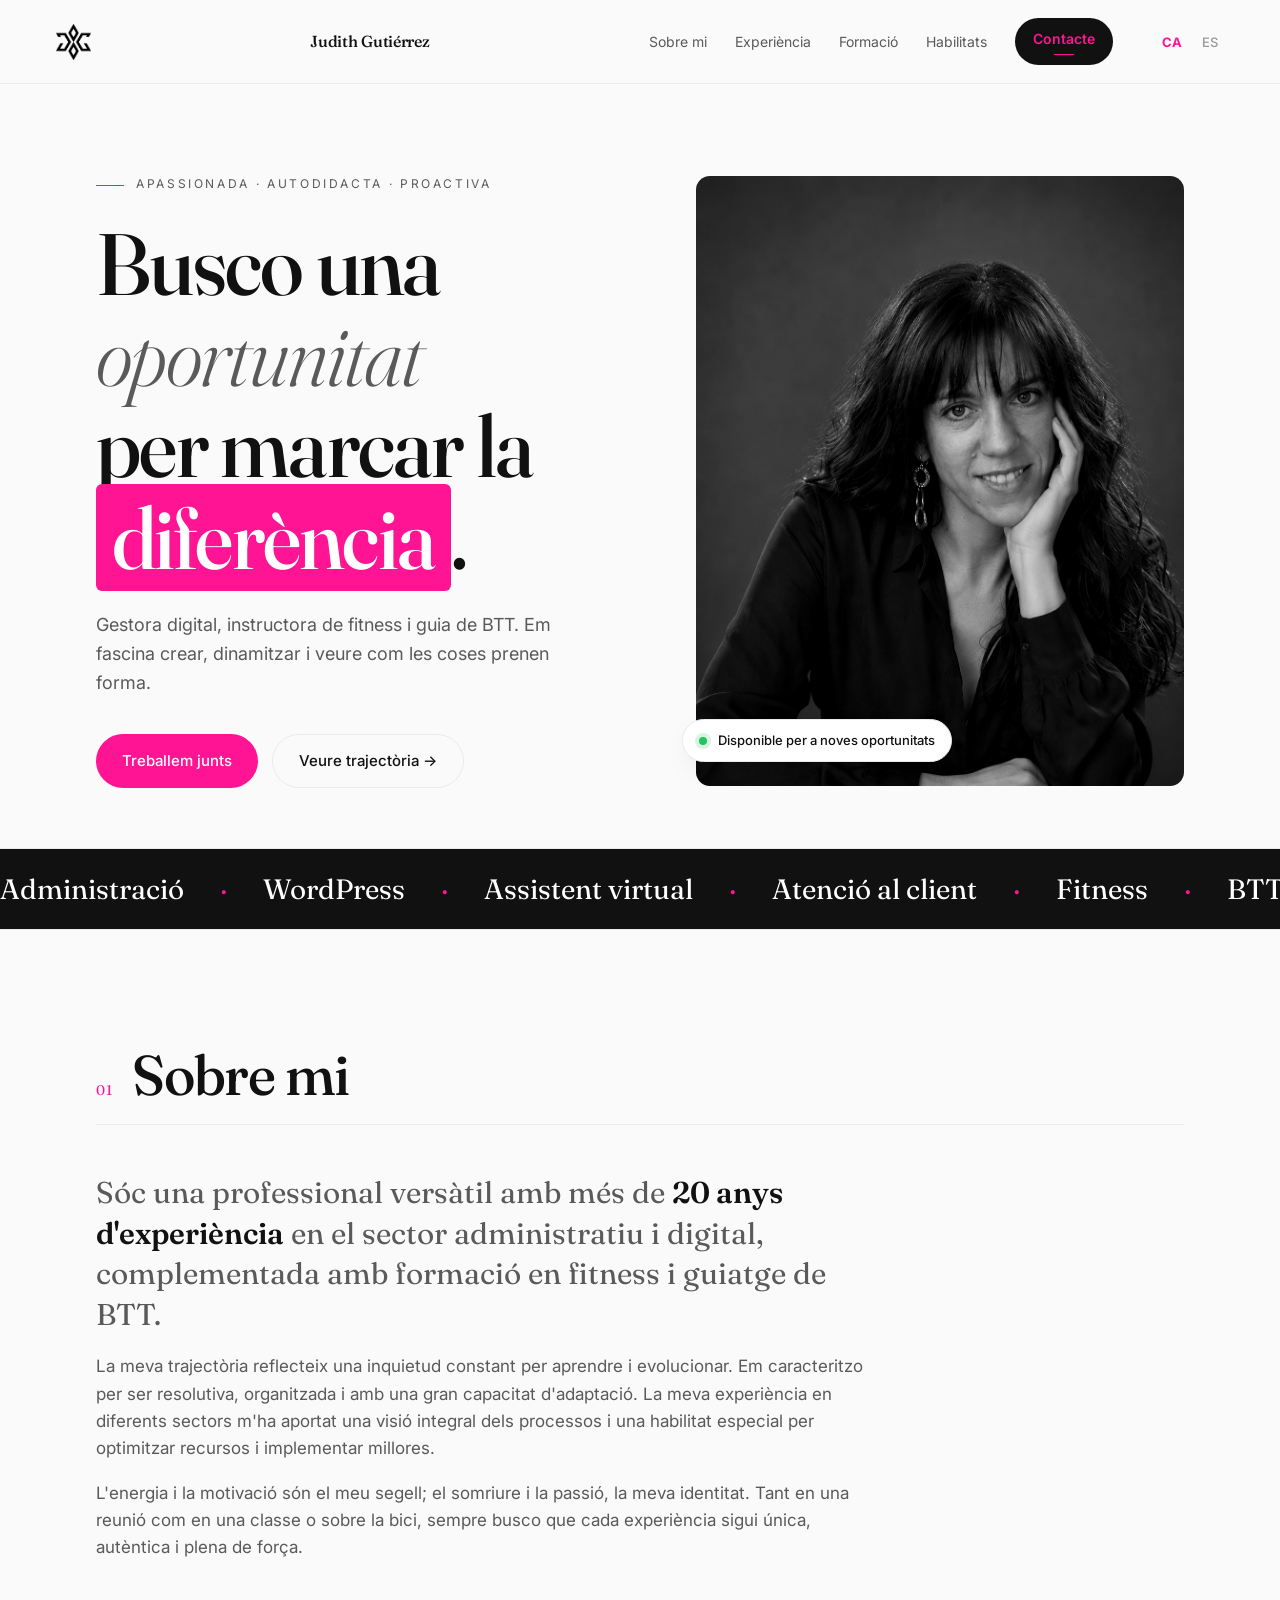
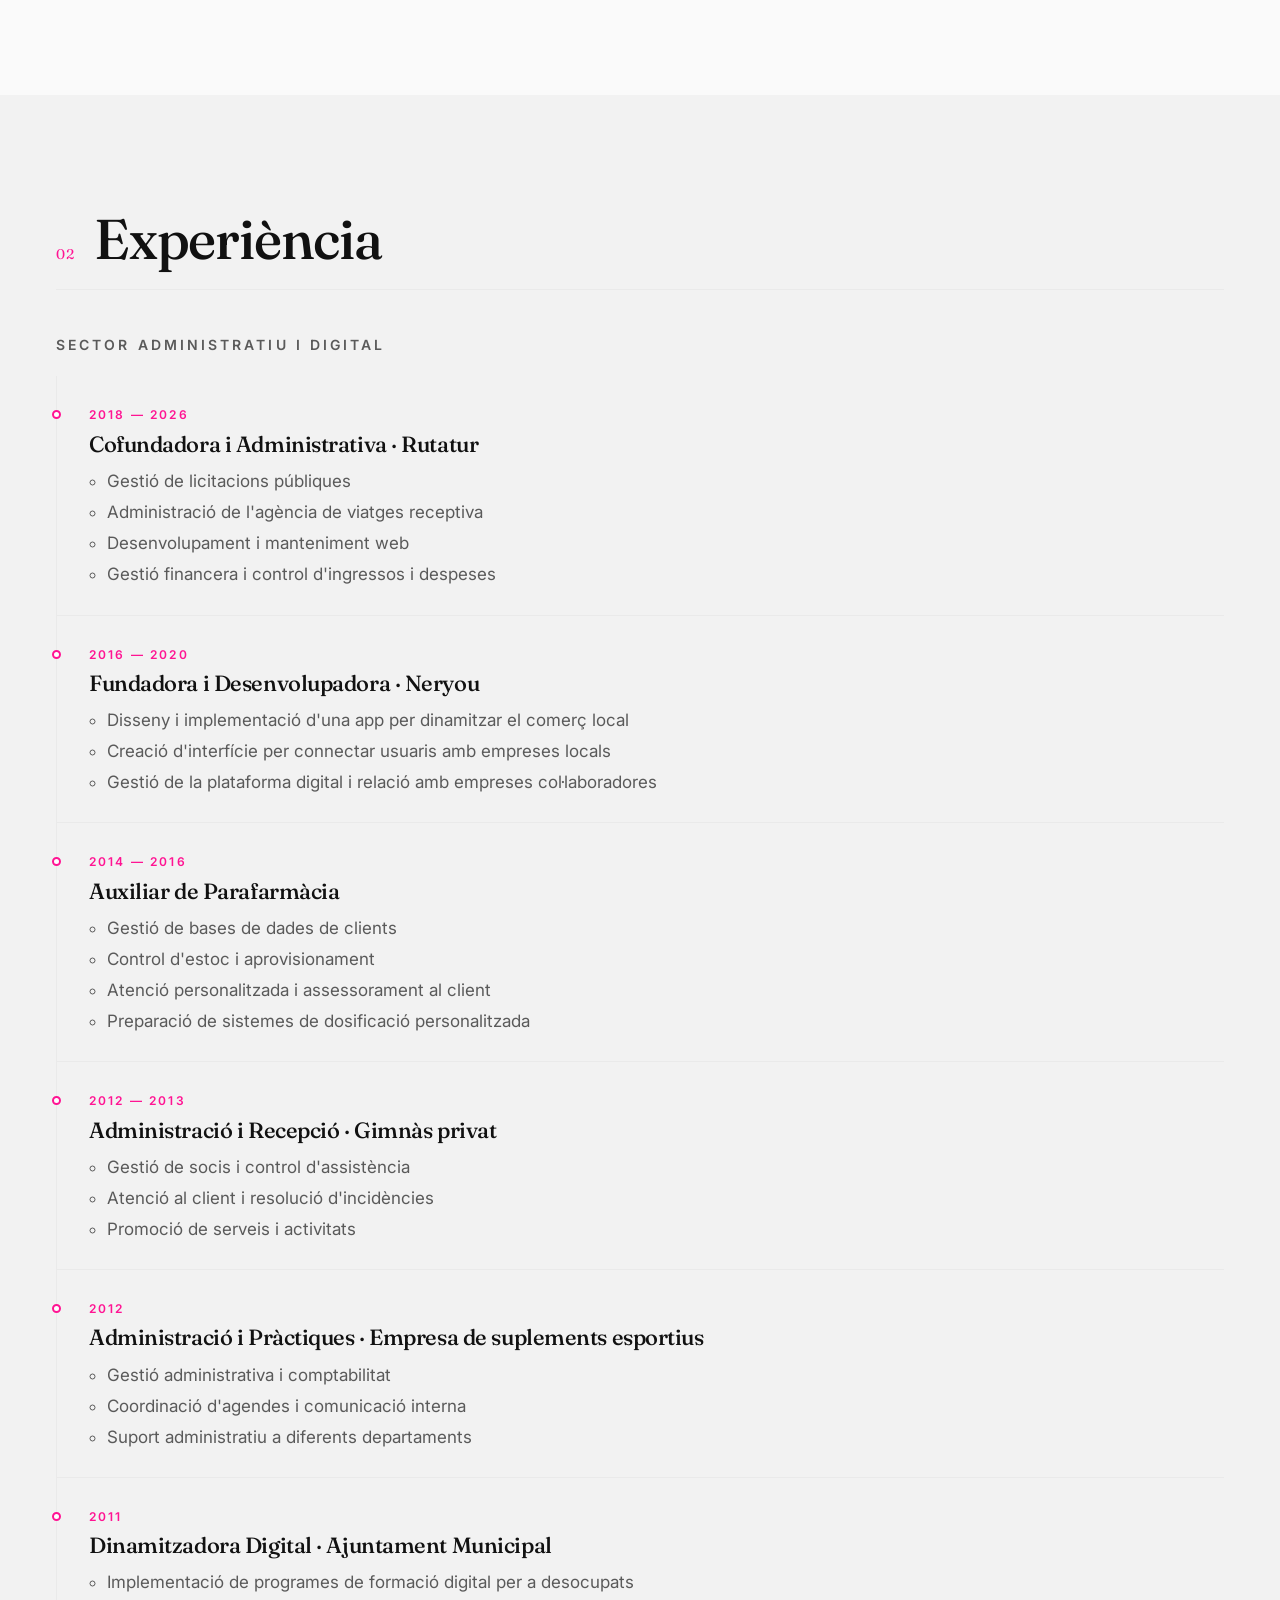
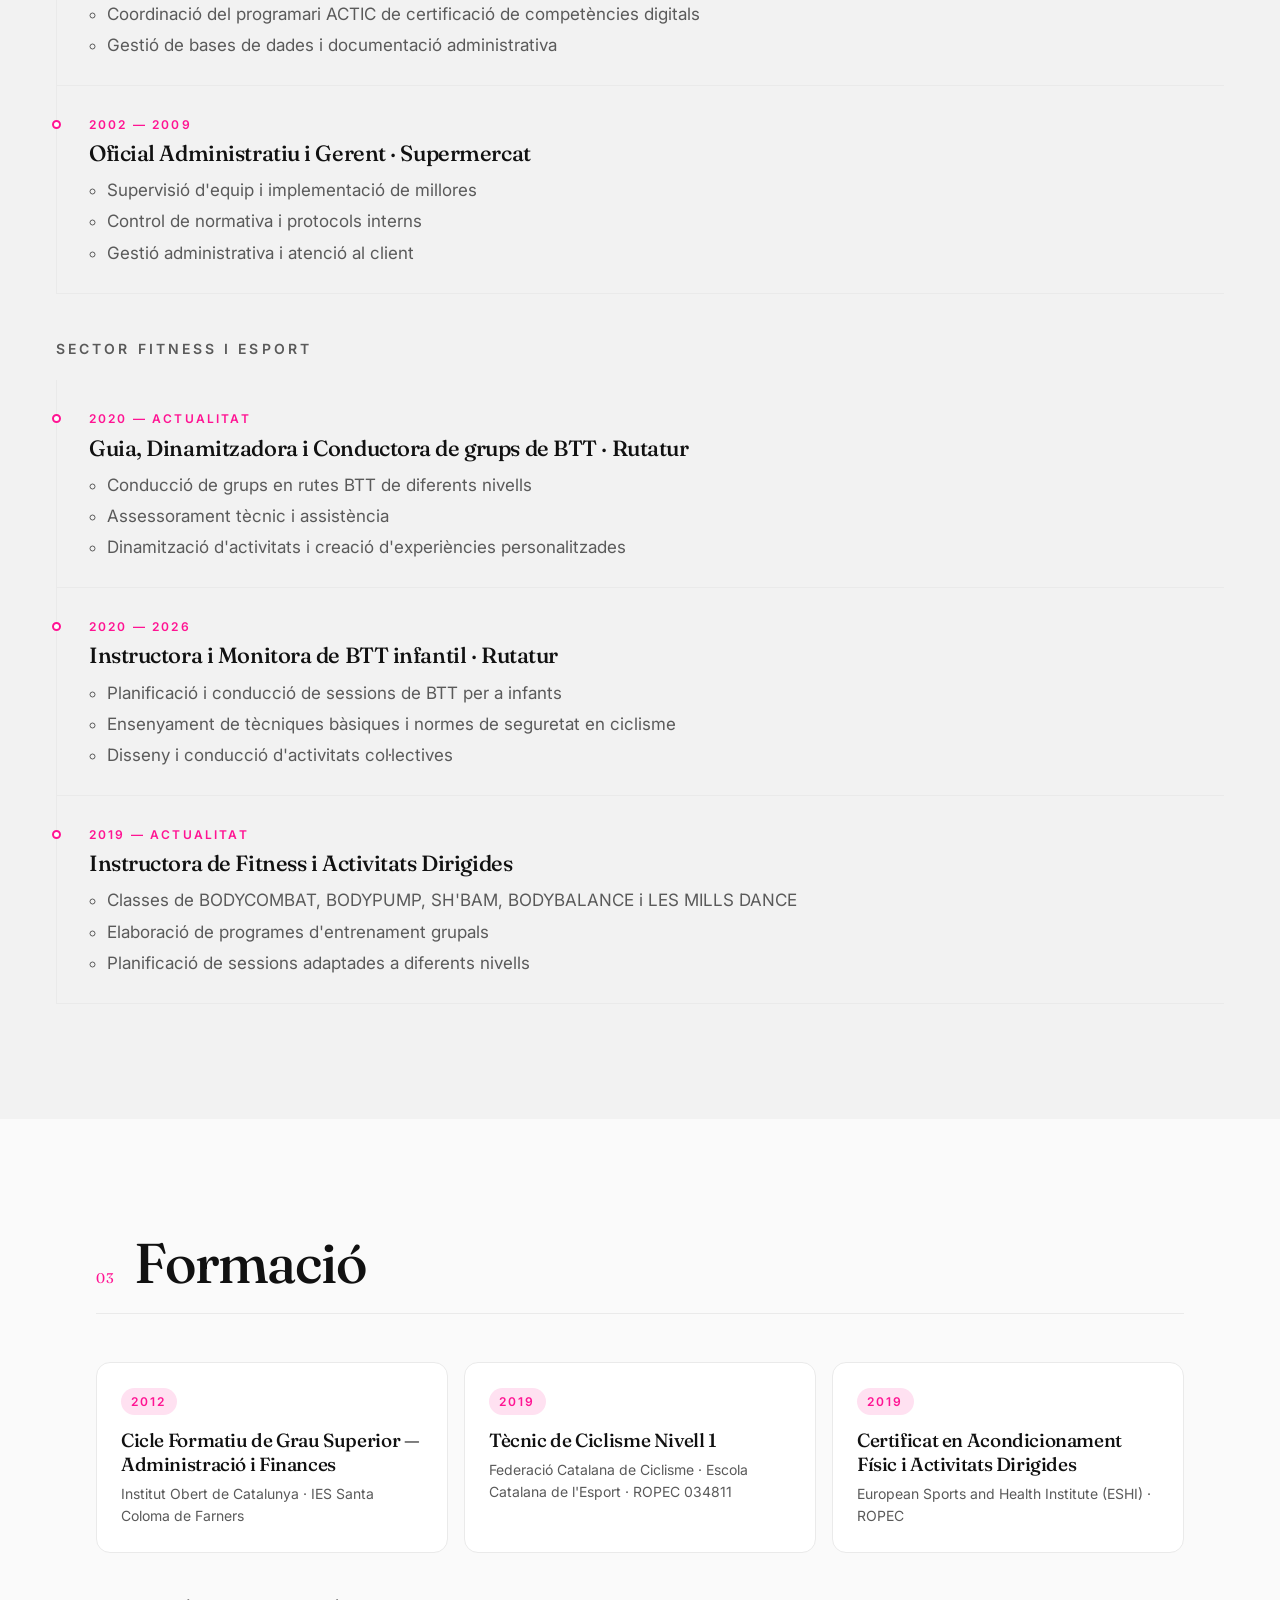
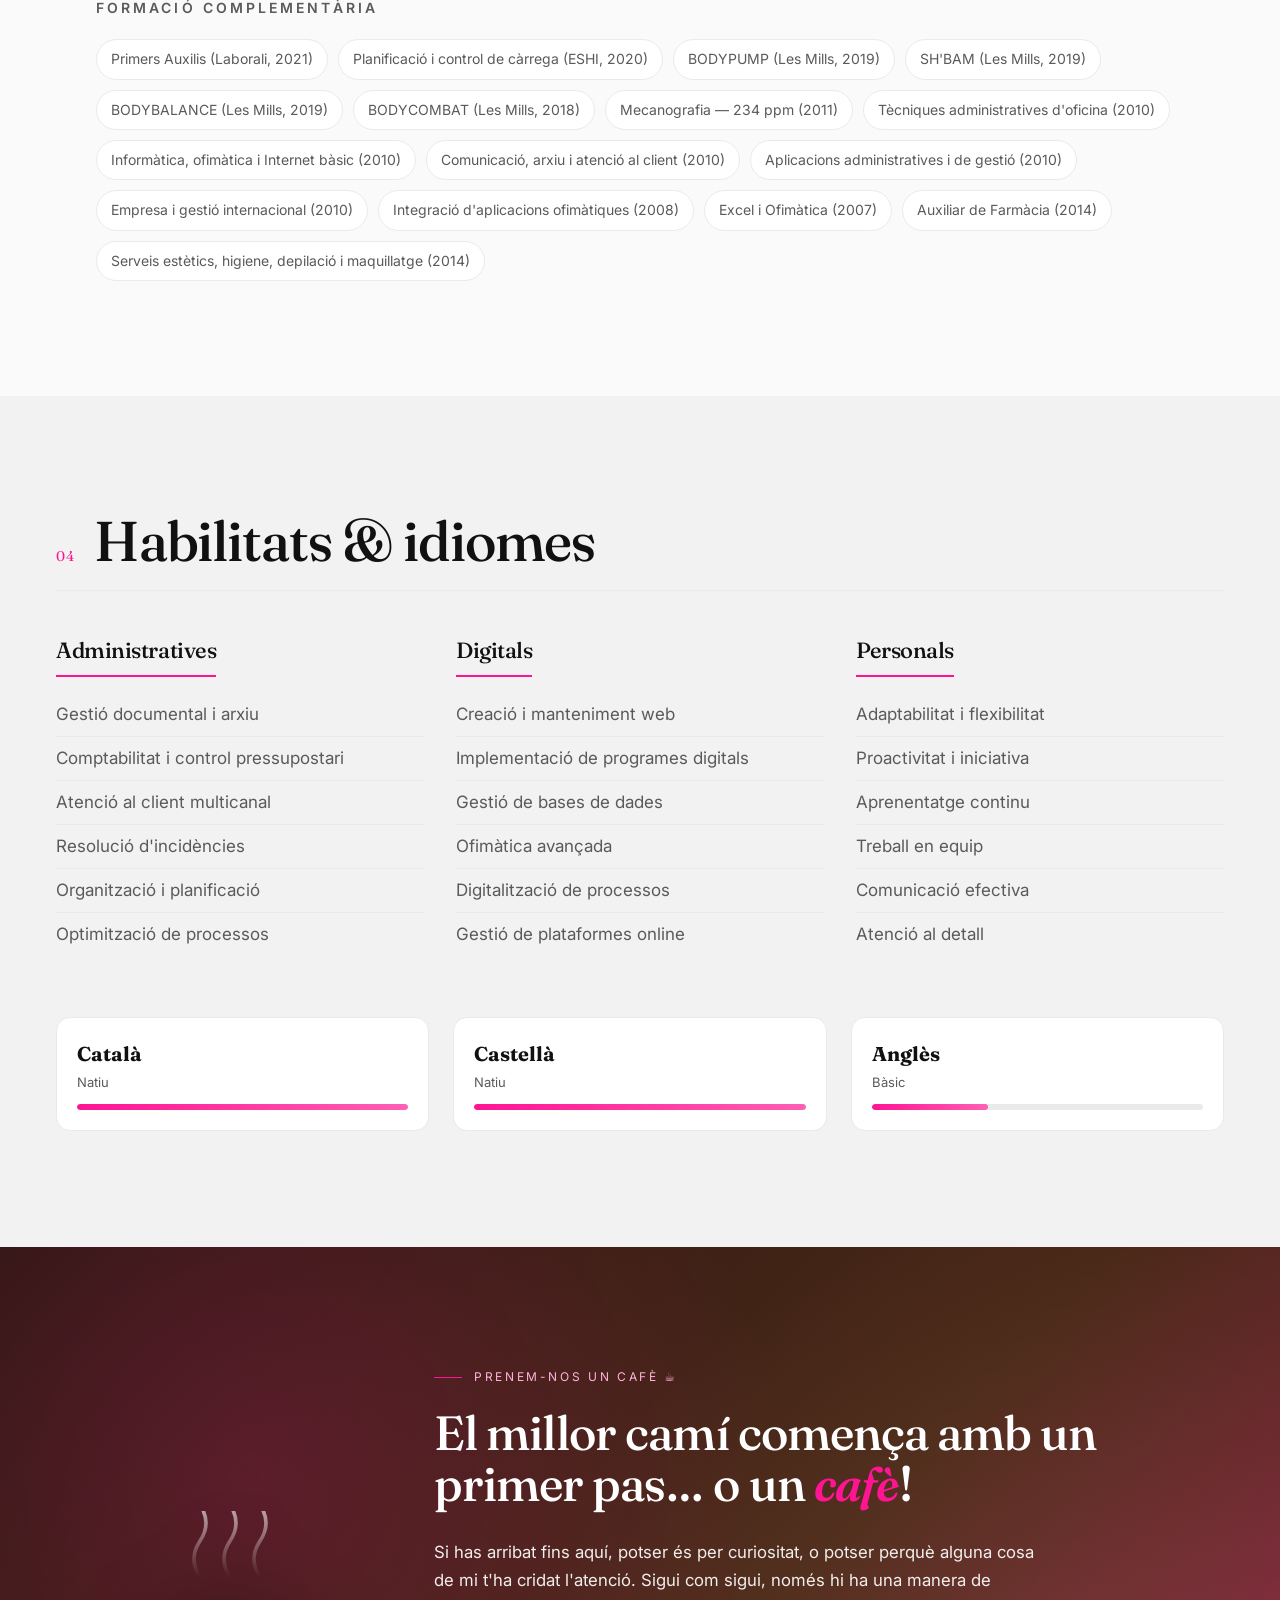
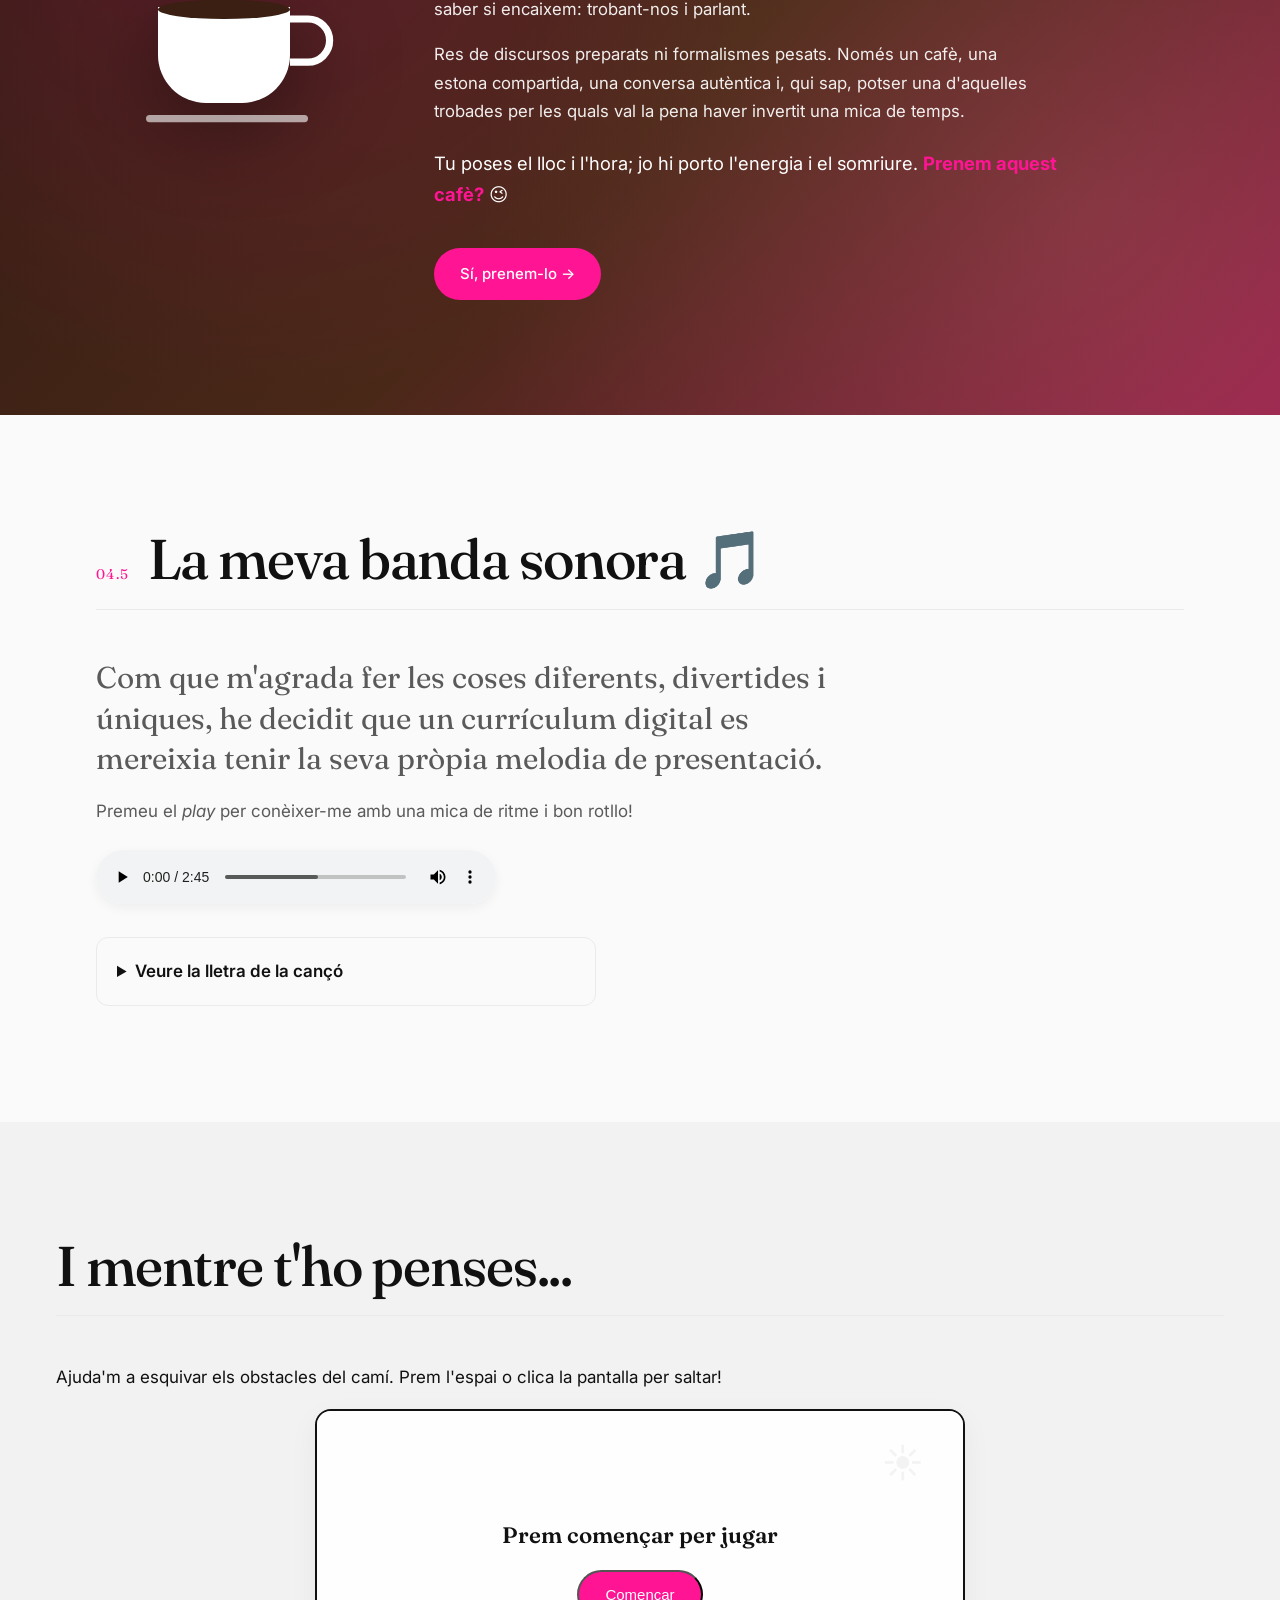
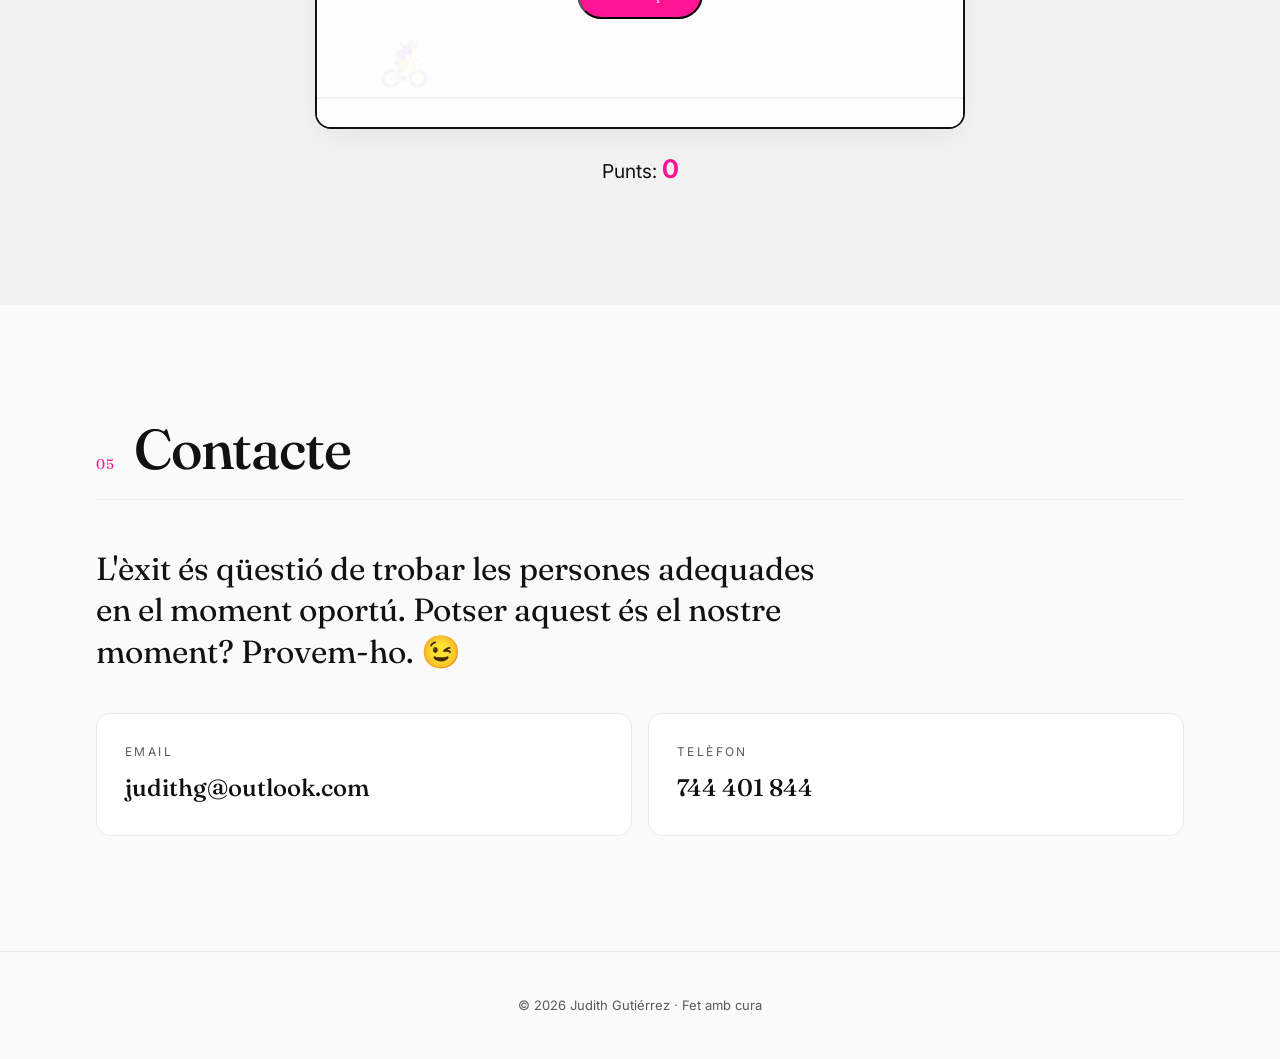
==== commit ac8a6faf: "Update index.html secció cançó gemini" ====
--- a/index.html
+++ b/index.html
@@ -52,7 +52,7 @@
     <div class="hero__text">
       <p class="eyebrow" data-key="hero-eyebrow">Apassionada · Autodidacta · Proactiva</p>
       <h1 data-key="hero-title">
-        Vull una <em>oportunitat</em><br/>
+        Busco una <em>oportunitat</em><br/>
         per marcar la <mark>diferència</mark>.
       </h1>
       <p class="lead" data-key="hero-lead">
@@ -366,6 +366,43 @@
       </div>
     </div>
   </section>
+  
+  <!-- ============ SECCIÓ DE LA CANÇÓ ============ -->
+  <section id="banda-sonora" class="section">
+    <div class="section__head">
+      <span class="num">04.5</span>
+      <h2 data-key="title-banda-sonora">La meva banda sonora 🎵</h2>
+    </div>
+    <div class="about">
+      <p class="about__big" data-key="music-p1">
+        Com que m'agrada fer les coses diferents, divertides i úniques, he decidit que un currículum digital es mereixia tenir la seva pròpia melodia de presentació.
+      </p>
+      <p data-key="music-p2">
+        Premeu el <em>play</em> per conèixer-me amb una mica de ritme i bon rotllo!
+      </p>
+      
+      <!-- Reproductor d'àudio adaptat als colors de la teva web -->
+      <div style="margin: 25px 0;">
+        <audio controls style="width: 100%; max-width: 400px; border-radius: 30px; background: #fafafa; box-shadow: 0 4px 12px rgba(0,0,0,0.05);">
+          <source src="canco-judith.mp3" type="audio/mpeg">
+          El teu navegador no suporta l'element d'àudio.
+        </audio>
+      </div>
+
+      <!-- Desplegable net per a la lletra de la cançó -->
+      <details style="cursor: pointer; background: #fafafa; padding: 20px; border-radius: 12px; border: 1px solid #eaeaea; max-width: 500px;">
+        <summary style="font-weight: 600; color: #111; font-family: 'Inter', sans-serif;" data-key="music-lyrics-btn">Veure la lletra de la cançó</summary>
+        <div style="margin-top: 15px; font-size: 0.95rem; line-height: 1.6; color: #555; font-family: 'Inter', sans-serif;" data-key="music-lyrics-content">
+          <p>
+            <strong>[Estrofa 1]</strong><br>
+            Idees clares, ganes de crear,<br>
+            buscant la forma de fer-ho brillar...<br>
+            <em>(Aquí podràs escriure la lletra real de la teva cançó!)</em>
+          </p>
+        </div>
+      </details>
+    </div>
+  </section>
 
   <!-- ============ JOC (PANTALLA GRAN I AMB NÚVOLS) ============ -->
   <section id="joc" class="section section--alt">
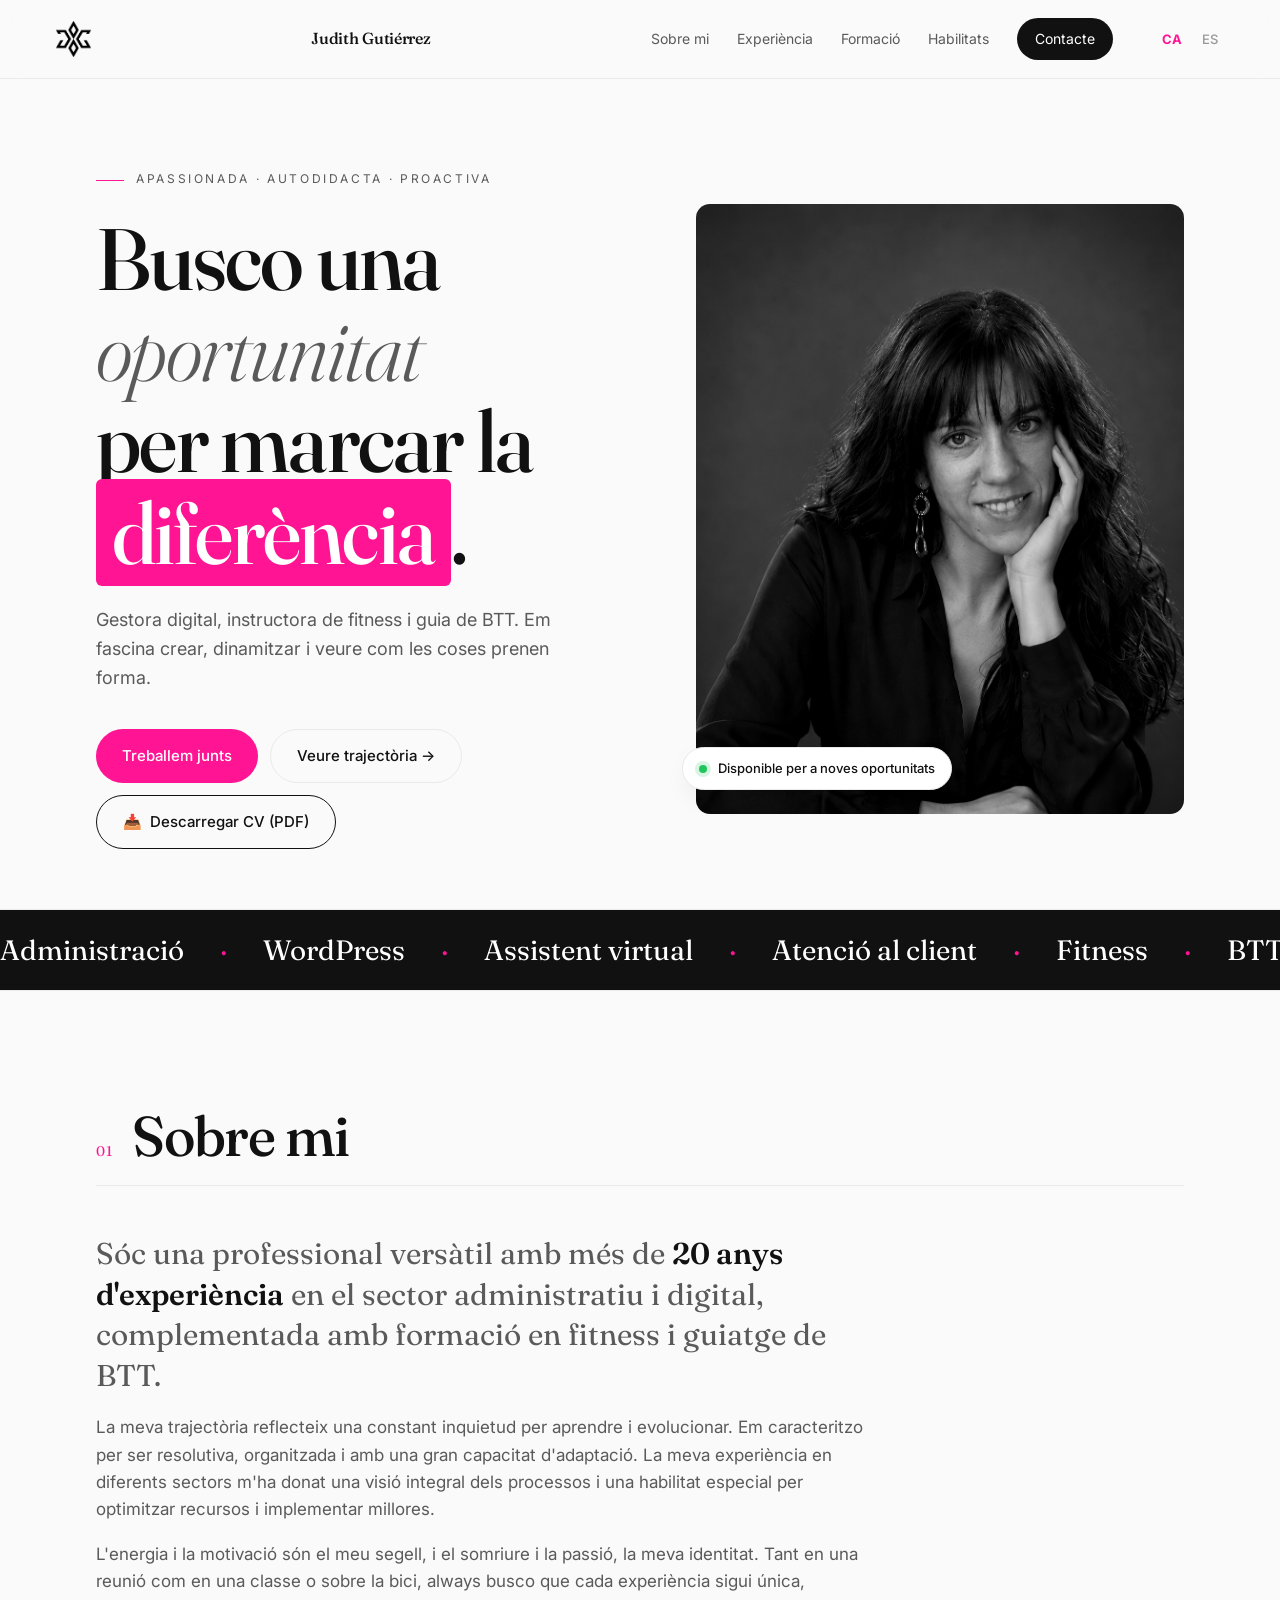
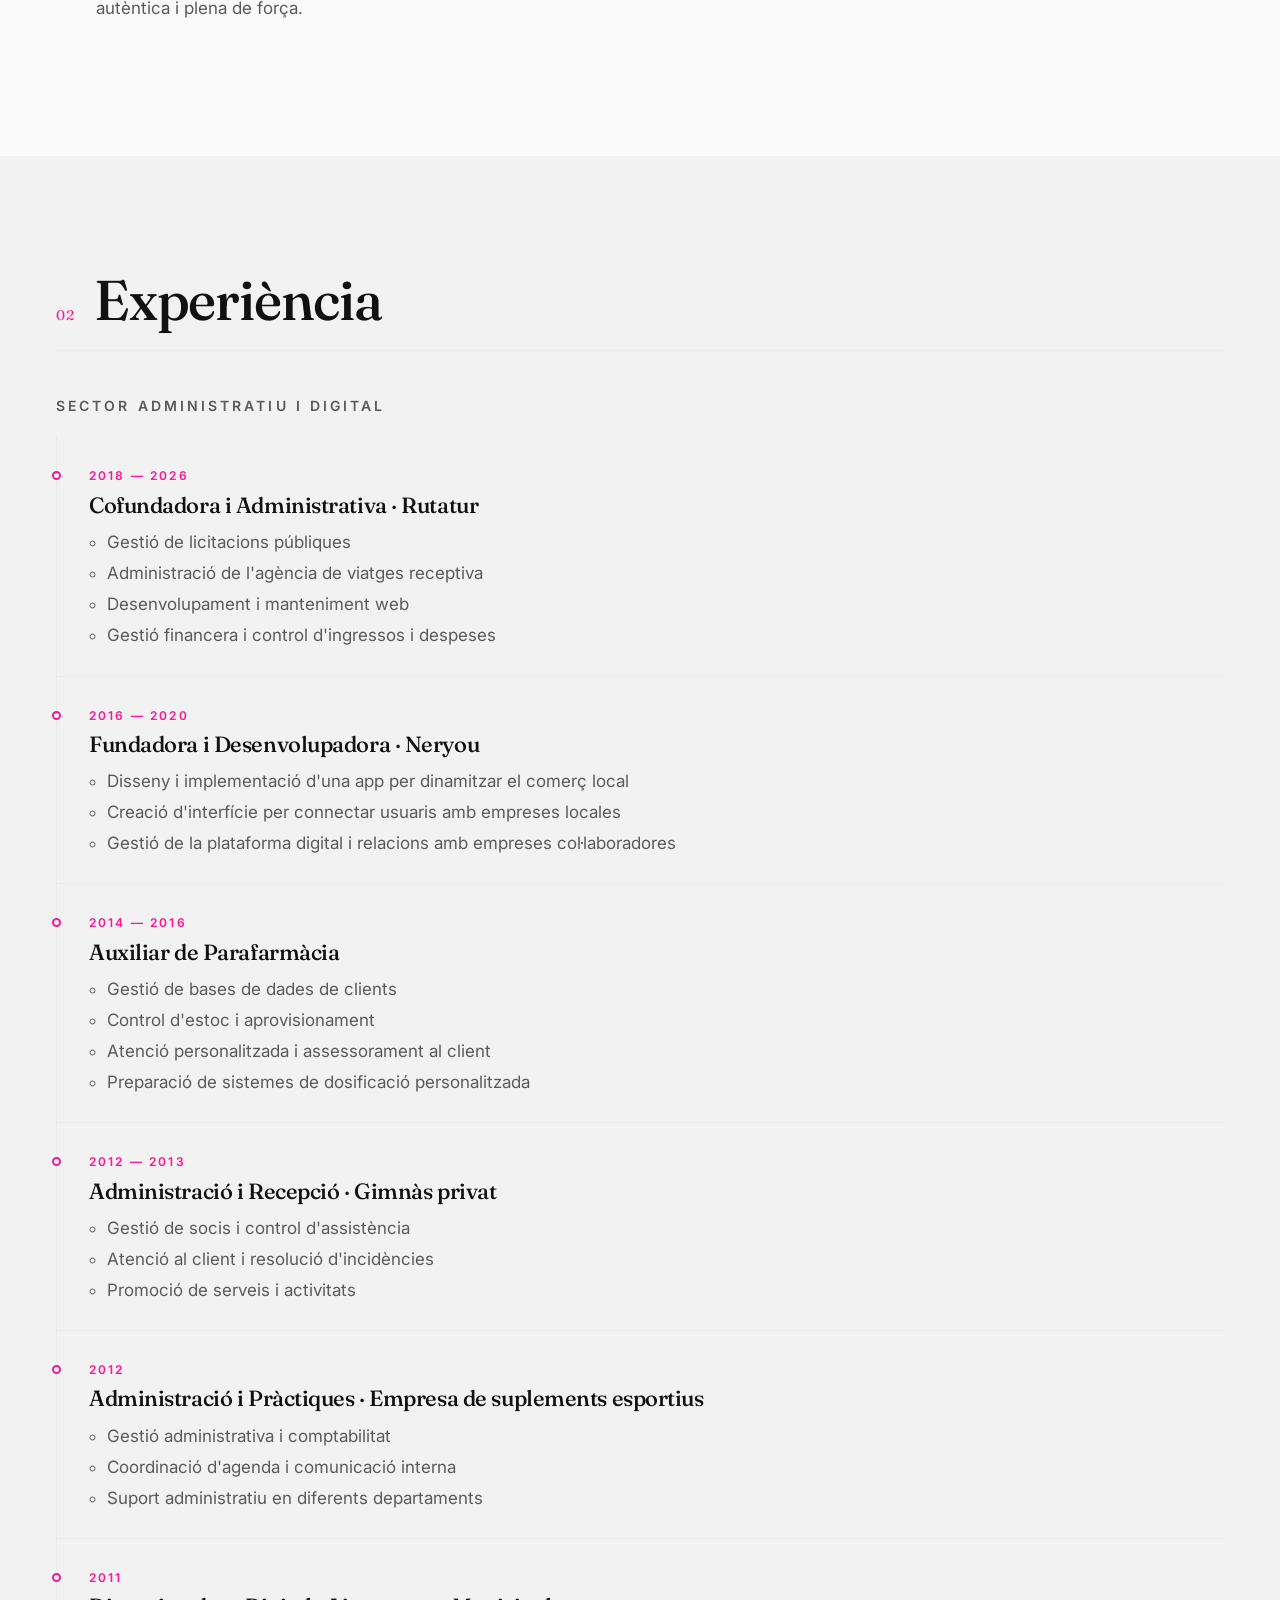
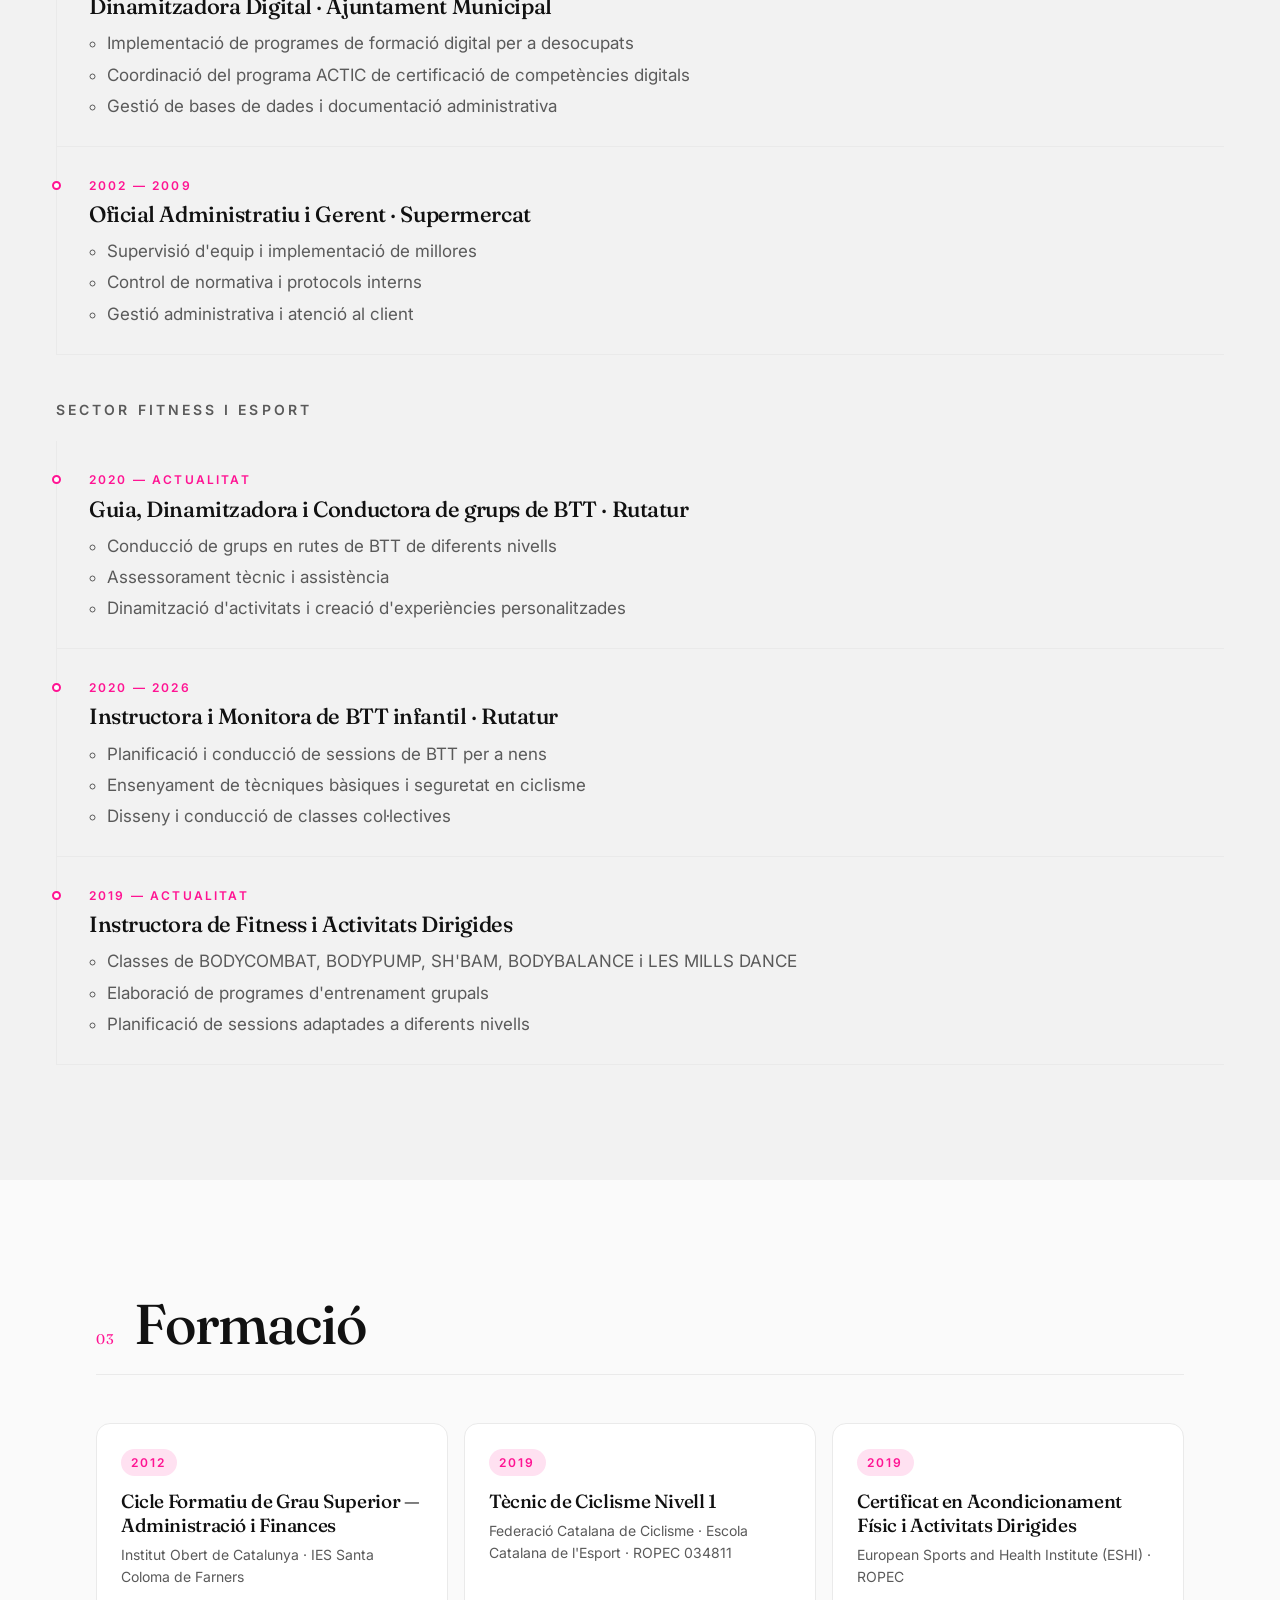
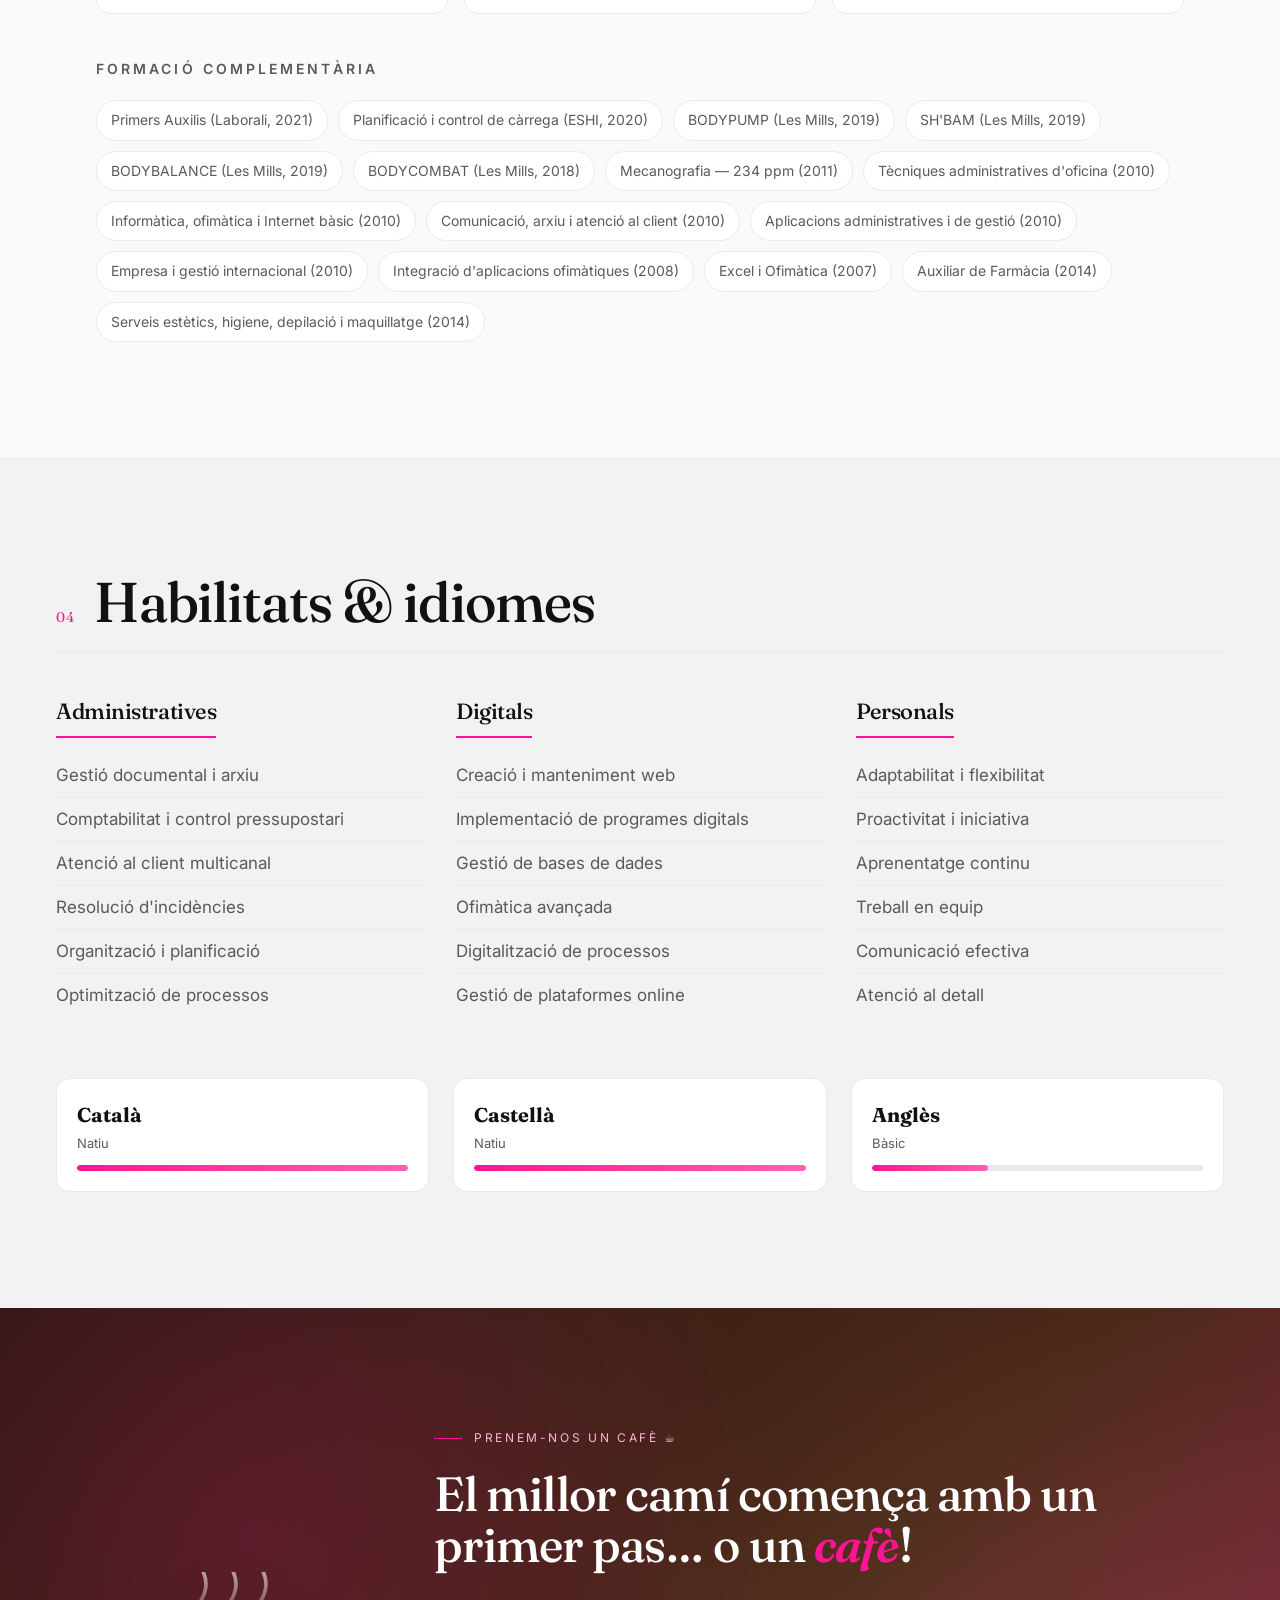
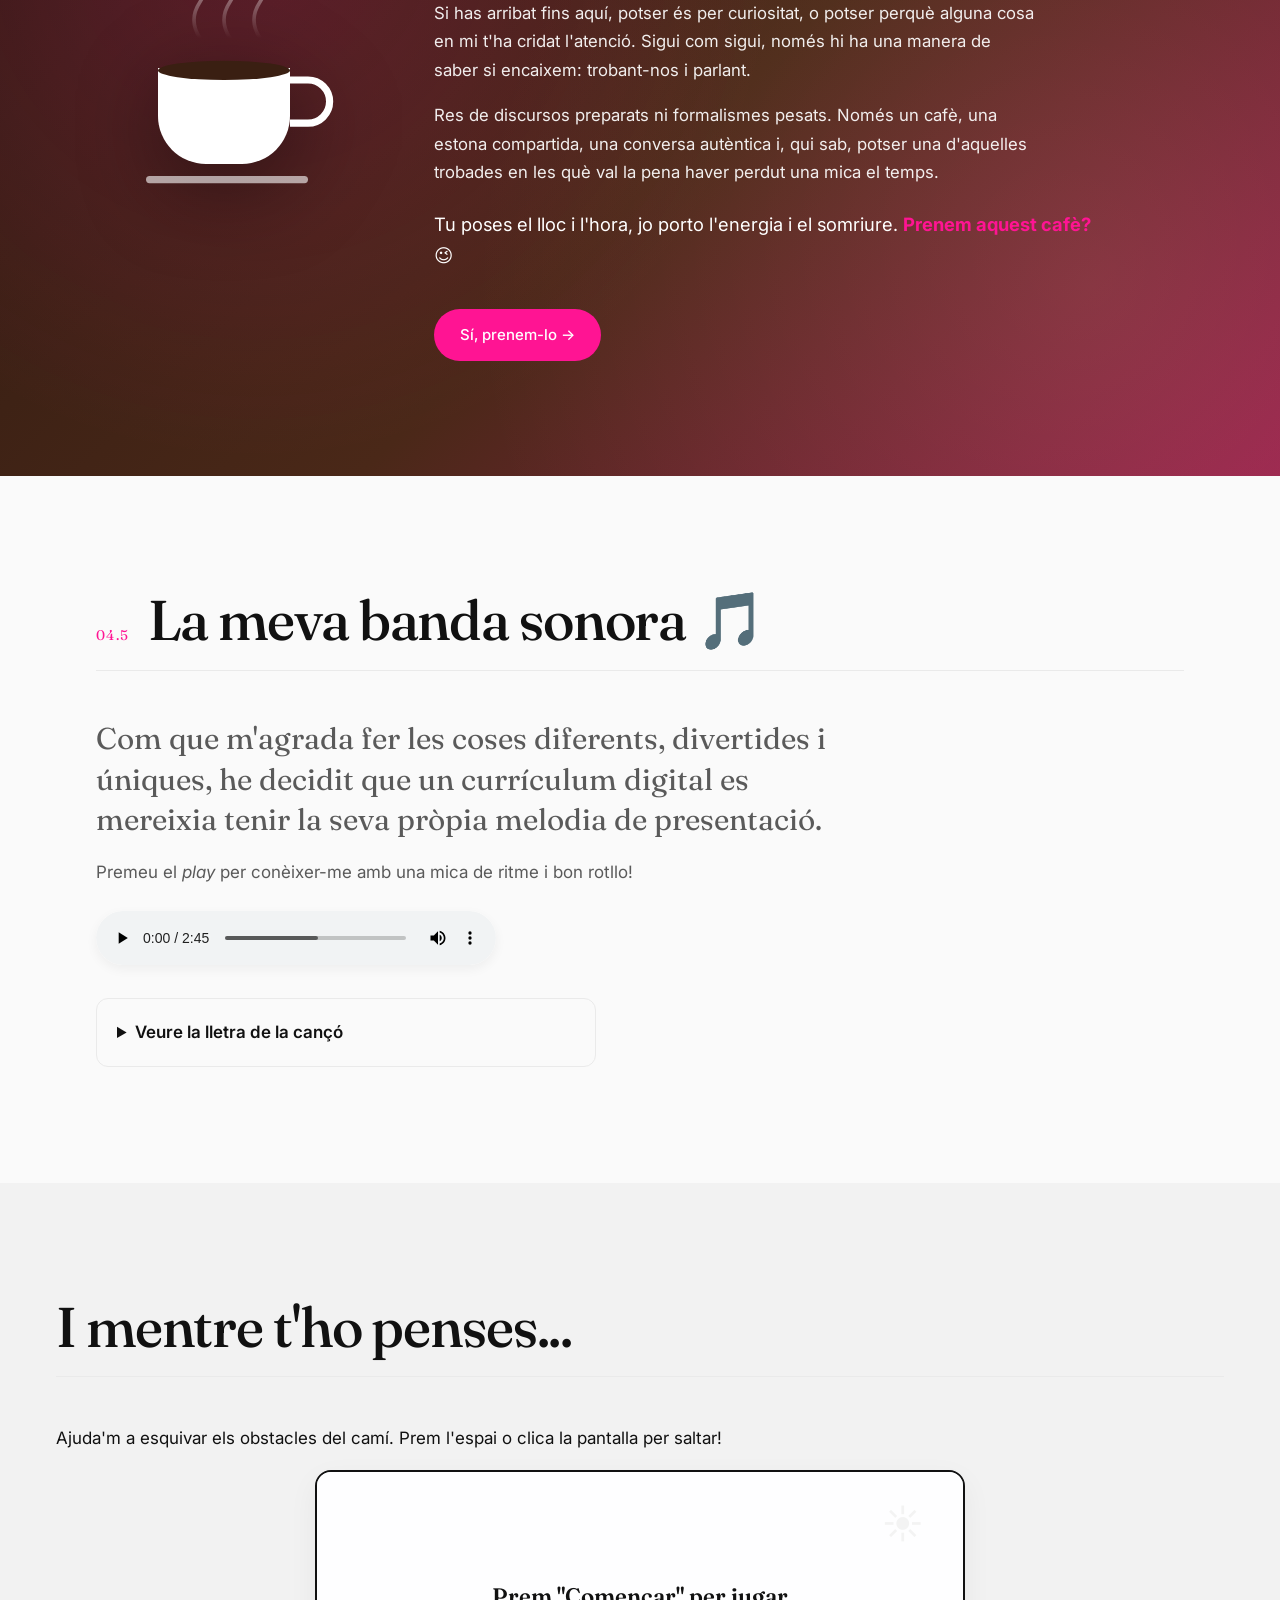
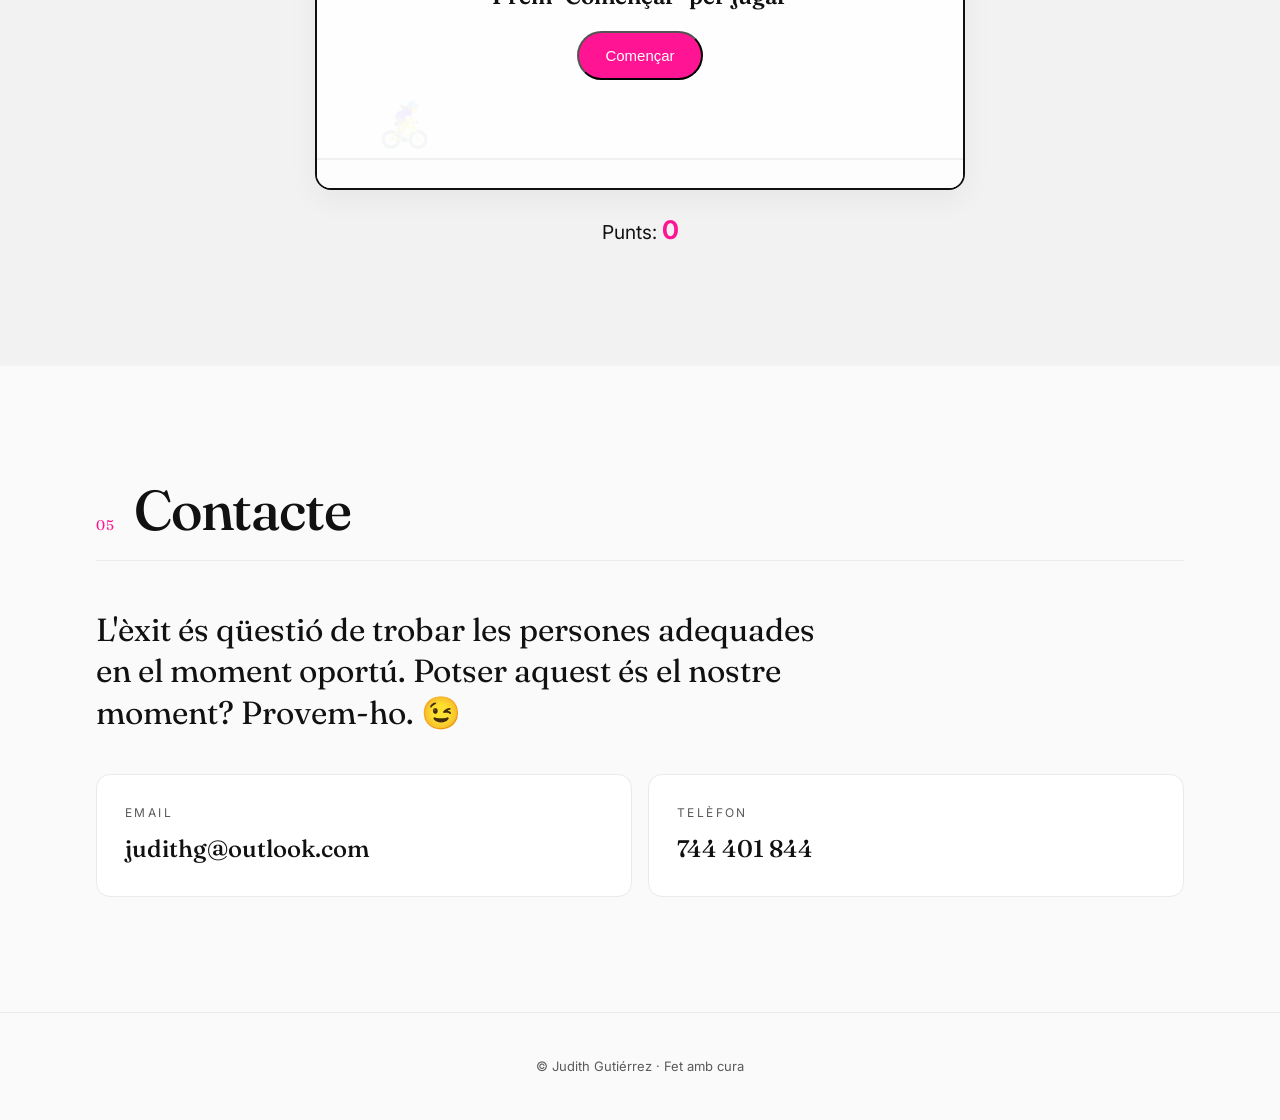
==== commit 50b715b7: "Update index.html currículums en pdf" ====
--- a/index.html
+++ b/index.html
@@ -59,10 +59,20 @@
         Gestora digital, instructora de fitness i guia de BTT.
         Em fascina crear, dinamitzar i veure com les coses prenen forma.
       </p>
-      <div class="hero__actions">
-        <a href="#contacte" class="btn btn--primary" data-key="hero-btn-primary">Treballem junts</a>
-        <a href="#experiencia" class="btn btn--ghost" data-key="hero-btn-ghost">Veure trajectòria →</a>
-      </div>
+      <div class="hero__actions" style="display: flex; gap: 12px; flex-wrap: wrap; margin-top: 24px;">
+     <a href="#contacte" class="btn btn--primary" data-key="hero-btn-primary">Treballem junts</a>
+     <a href="#experiencia" class="btn btn--ghost" data-key="hero-btn-ghost">Veure trajectòria →</a>
+
+     <!-- Botó de descàrrega del CV (Català) -->
+     <a href="cv-judith-gutierrez-ca.pdf" download id="cv-download-ca" class="btn btn--ghost" style="border: 1px solid #111; display: inline-flex; align-items: center; gap: 8px;">
+       📥 <span data-key="cv-download-text">Descarregar CV (PDF)</span>
+     </a>
+
+     <!-- Botó de descàrrega del CV (Castellà) - Inicialment ocult -->
+     <a href="cv-judith-gutierrez-es.pdf" download id="cv-download-es" class="btn btn--ghost" style="border: 1px solid #111; display: none; align-items: center; gap: 8px;">
+       📥 <span data-key="cv-download-text">Descargar CV (PDF)</span>
+     </a>
+   </div>
     </div>
     <div class="hero__photo">
       <img src="judith.jpg" alt="Judith Gutiérrez" />
@@ -367,7 +377,7 @@
     </div>
   </section>
   
-  <!-- ============ SECCIÓ DE LA CANÇÓ ============ -->
+<!-- ============ SECCIÓ DE LA CANÇÓ ============ -->
   <section id="banda-sonora" class="section">
     <div class="section__head">
       <span class="num">04.5</span>
@@ -392,12 +402,67 @@
       <!-- Desplegable net per a la lletra de la cançó -->
       <details style="cursor: pointer; background: #fafafa; padding: 20px; border-radius: 12px; border: 1px solid #eaeaea; max-width: 500px;">
         <summary style="font-weight: 600; color: #111; font-family: 'Inter', sans-serif;" data-key="music-lyrics-btn">Veure la lletra de la cançó</summary>
-        <div style="margin-top: 15px; font-size: 0.95rem; line-height: 1.6; color: #555; font-family: 'Inter', sans-serif;" data-key="music-lyrics-content">
-          <p>
-            <strong>[Estrofa 1]</strong><br>
-            Idees clares, ganes de crear,<br>
-            buscant la forma de fer-ho brillar...<br>
-            <em>(Aquí podràs escriure la lletra real de la teva cançó!)</em>
+        <div style="margin-top: 20px; font-size: 0.95rem; line-height: 1.6; color: #444; font-family: 'Inter', sans-serif;" data-key="music-lyrics-content">
+          
+          <p style="margin-bottom: 20px;">
+            <strong style="color: #111;">[Verse 1]</strong><br>
+            Si has arribat fins aquí, gràcies per entrar,<br>
+            ara que ja hi ets, deixa'm explicar.<br>
+            No vinc amb promeses, vinc a demostrar<br>
+            que, si una idea em convenç, la vull impulsar.<br>
+            <br>
+            M'agrada idear, construir, millorar,<br>
+            aprendre cada dia i no deixar de provar.<br>
+            Si no hi ha camí, el començo a traçar;<br>
+            si hi ha un repte gran, m'hi trobaràs davant!
+          </p>
+
+          <p style="margin-bottom: 20px; background: #f0f0f0; padding: 12px; border-radius: 8px;">
+            <strong style="color: #111;">[Chorus]</strong><br>
+            Crear. Provar. Tornar a començar.<br>
+            Caure, aprendre i tornar-me a aixecar.<br>
+            Si alguna cosa em defineix de veritat,<br>
+            és exigir-me sempre el millor resultat!
+          </p>
+
+          <p style="margin-bottom: 20px;">
+            <strong style="color: #111;">[Verse 2]</strong><br>
+            Cap ben despert, mirada endavant,<br>
+            curiosa de mena, somriure constant.<br>
+            M'agrada crear, m'agrada innovar;<br>
+            si una cosa em motiva, la faig caminar!
+          </p>
+
+          <p style="margin-bottom: 20px; background: #f0f0f0; padding: 12px; border-radius: 8px;">
+            <strong style="color: #111;">[Chorus]</strong><br>
+            Crear. Provar. Mai deixar d'avançar.<br>
+            Si alguna cosa falla, tornar-ho a intentar.<br>
+            Perquè cada repte és una oportunitat<br>
+            de convertir una idea... en realitat!
+          </p>
+
+          <p style="margin-bottom: 20px;">
+            <strong style="color: #111;">[Outro]</strong><br>
+            Aquesta cançó s'acabarà,<br>
+            però al teu cap continuarà.<br>
+            Si t'ha despertat curiositat,<br>
+            potser és que ja hem connectat.
+          </p>
+
+          <p style="margin-bottom: 20px; background: #f0f0f0; padding: 12px; border-radius: 8px;">
+            <strong style="color: #111;">[Chorus]</strong><br>
+            Crear. Provar. Tornar a començar.<br>
+            Caure, aprendre i tornar-me a aixecar.<br>
+            Si alguna cosa em defineix de veritat,<br>
+            és exigir-me sempre el millor resultat!
+          </p>
+
+          <p style="background: #f0f0f0; padding: 12px; border-radius: 8px;">
+            <strong style="color: #111;">[Chorus]</strong><br>
+            Crear. Provar. Mai deixar d'avançar.<br>
+            Si alguna cosa falla, tornar-ho a intentar.<br>
+            Perquè cada repte és una oportunitat<br>
+            de convertir una idea... en realitat!
           </p>
         </div>
       </details>
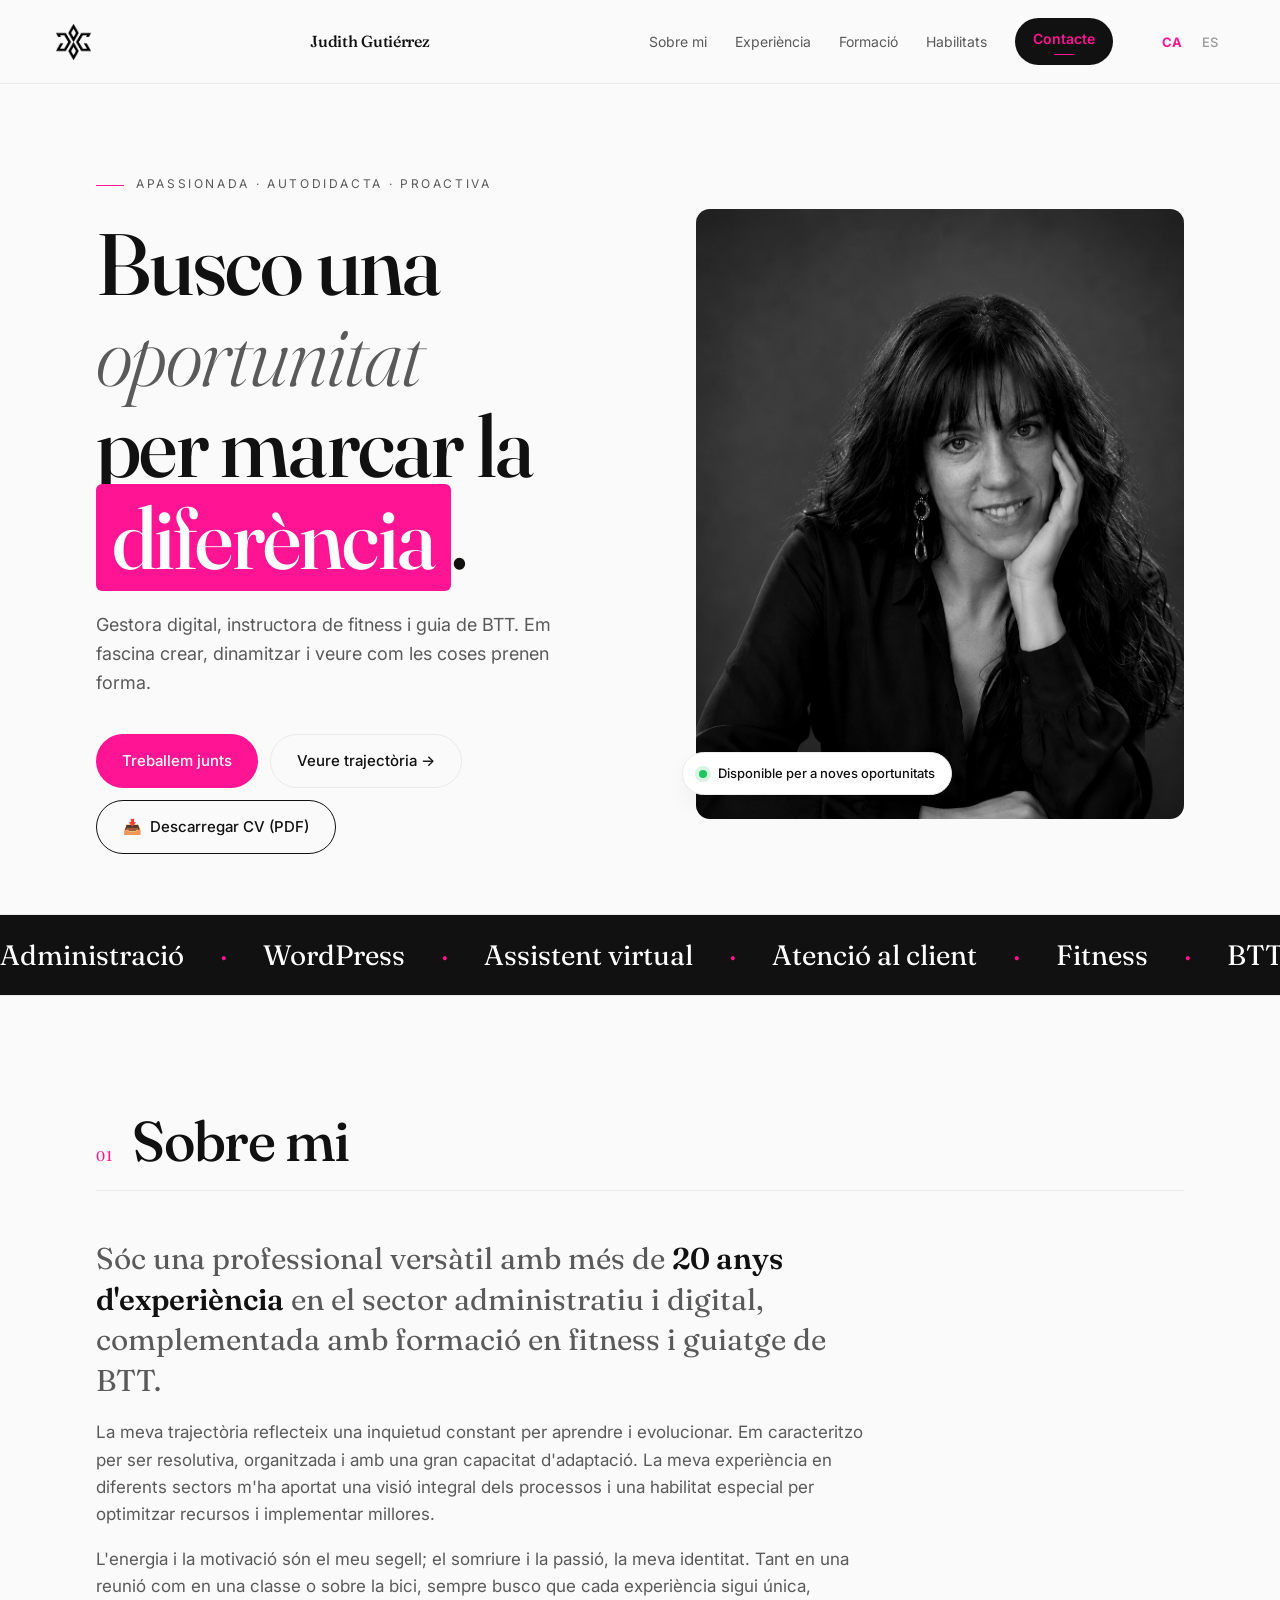
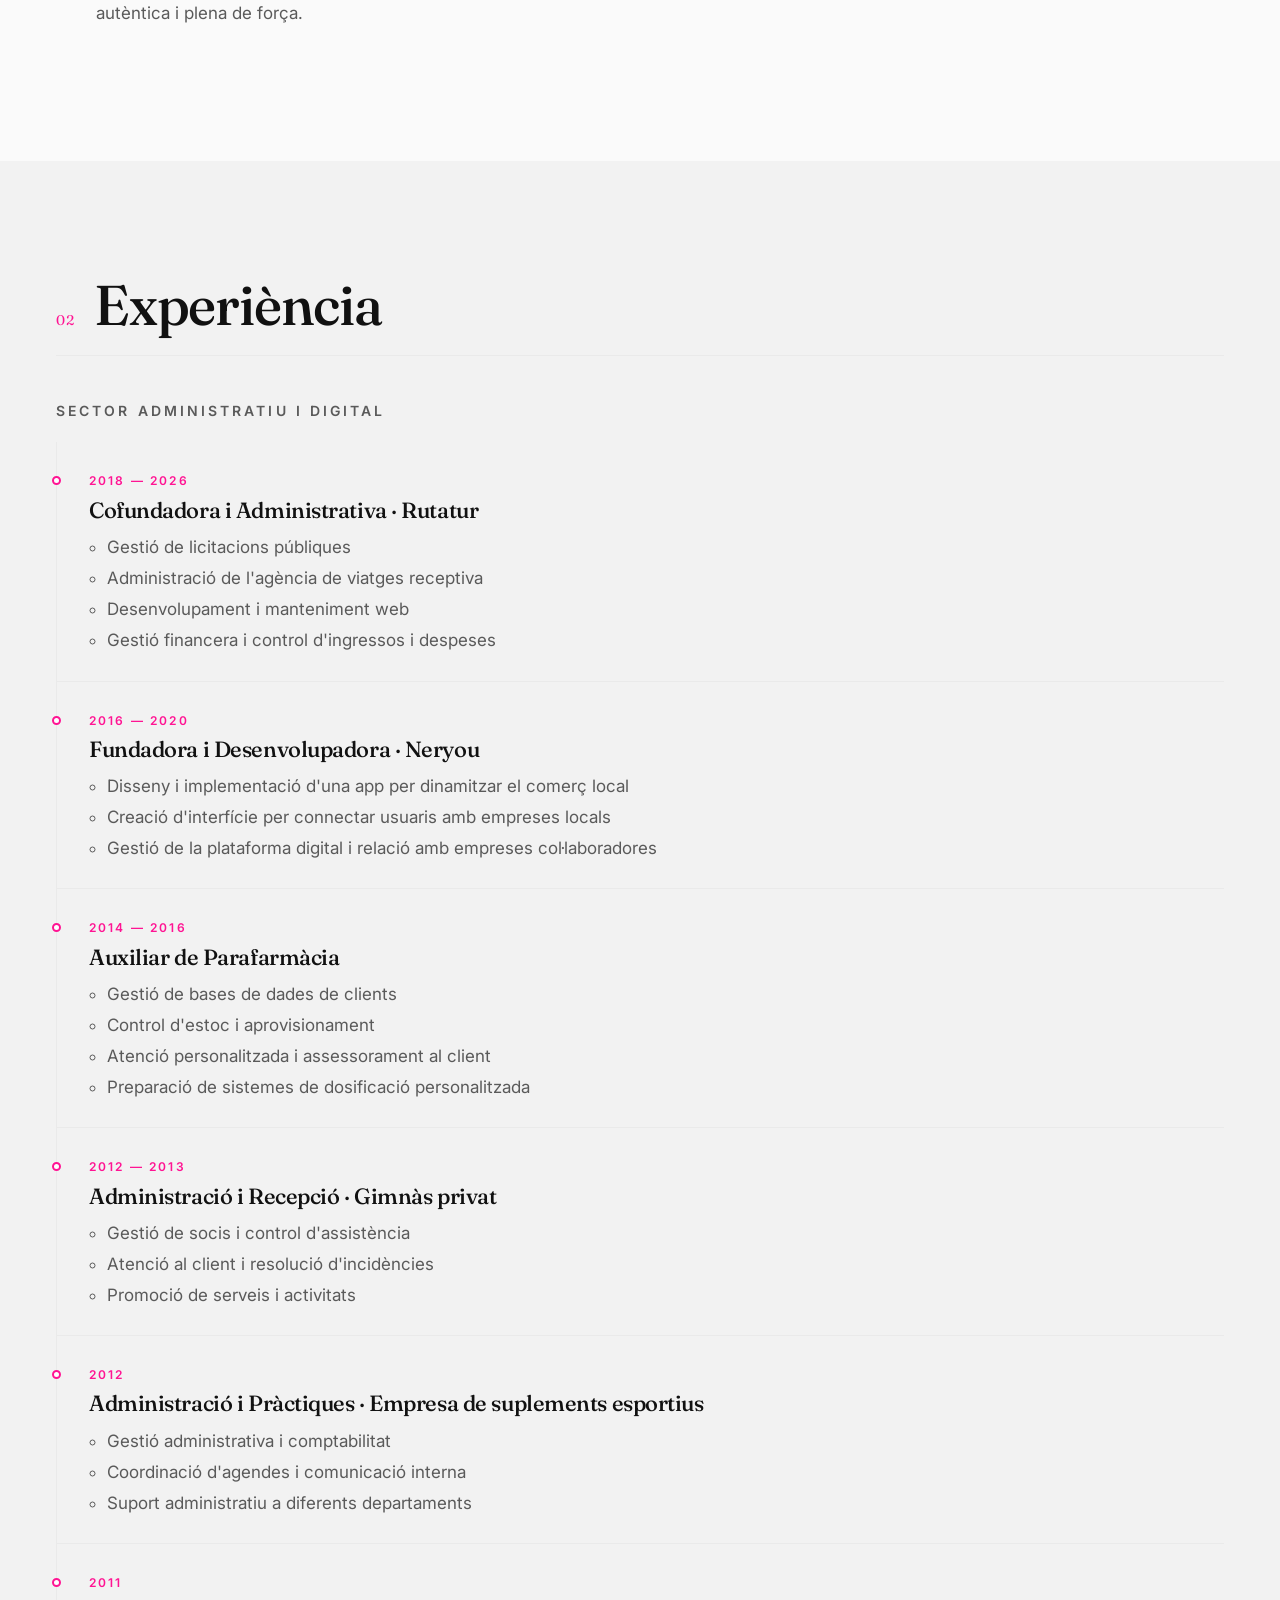
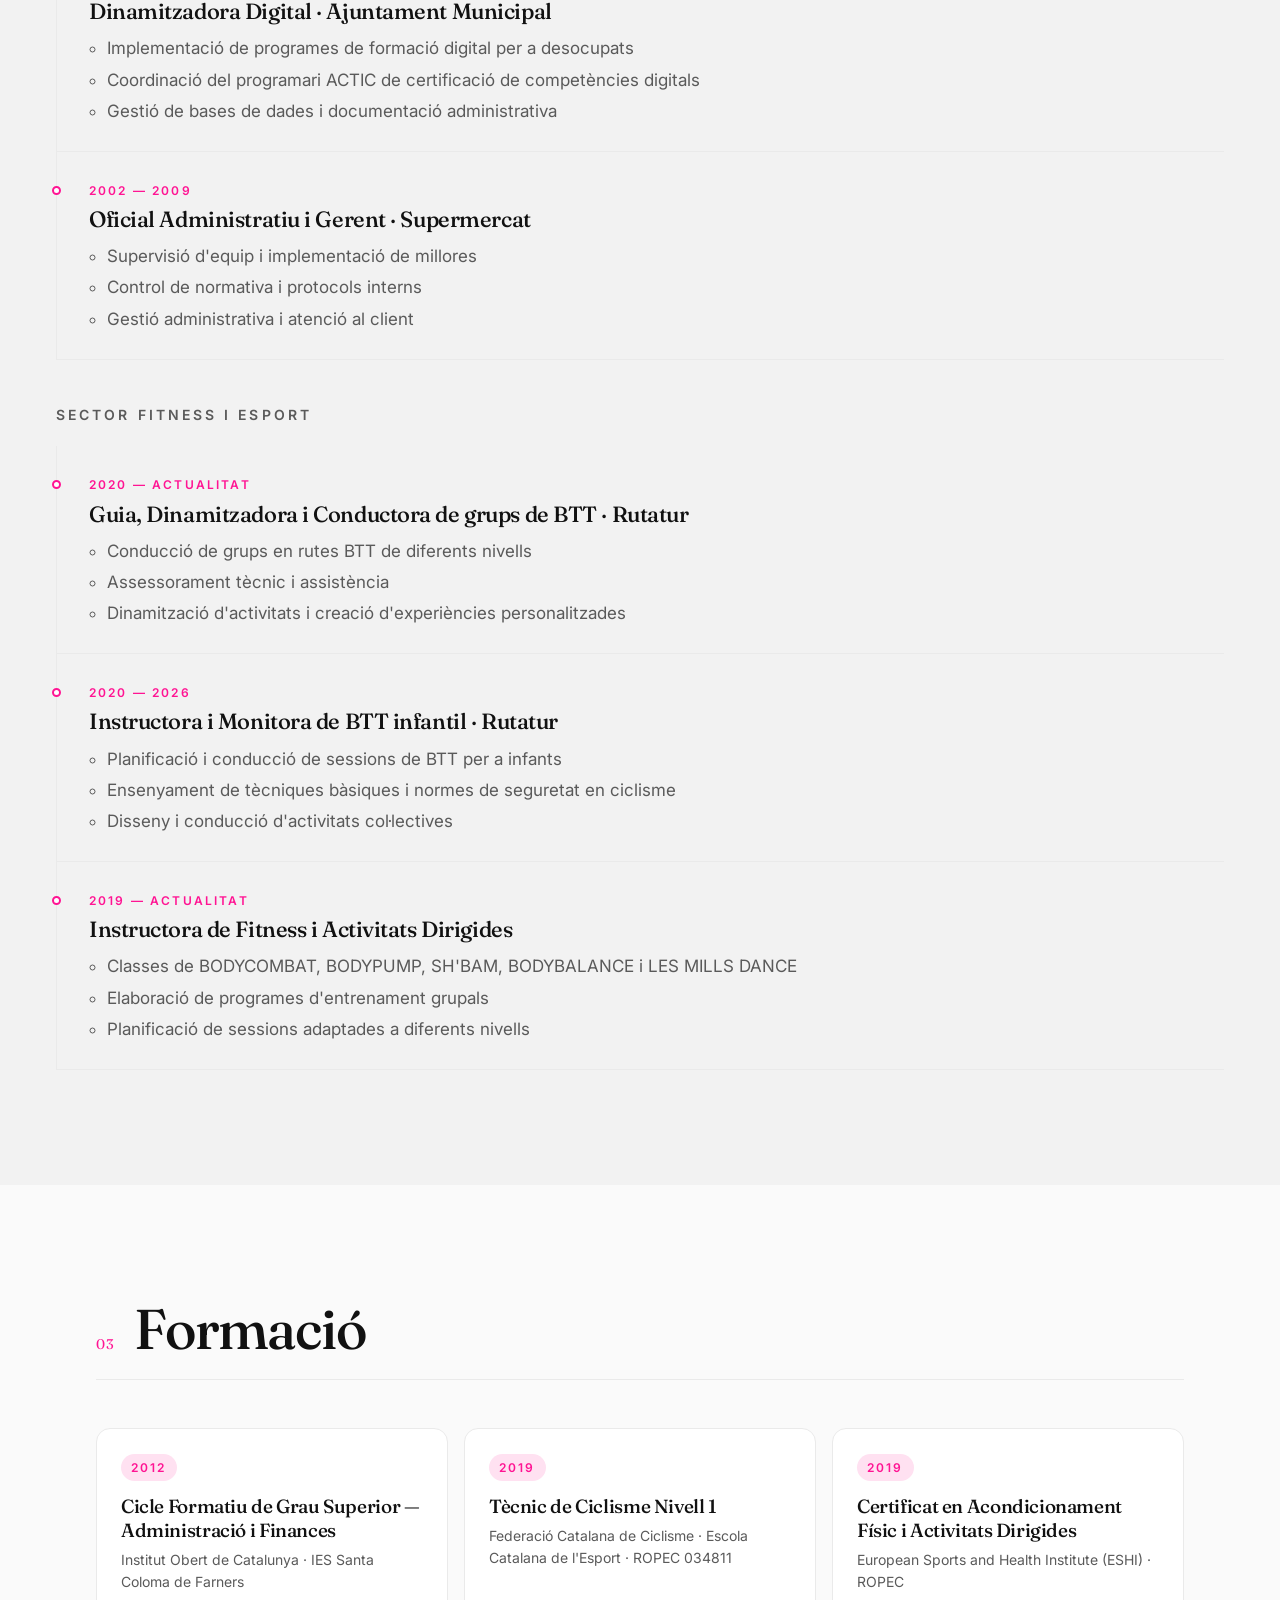
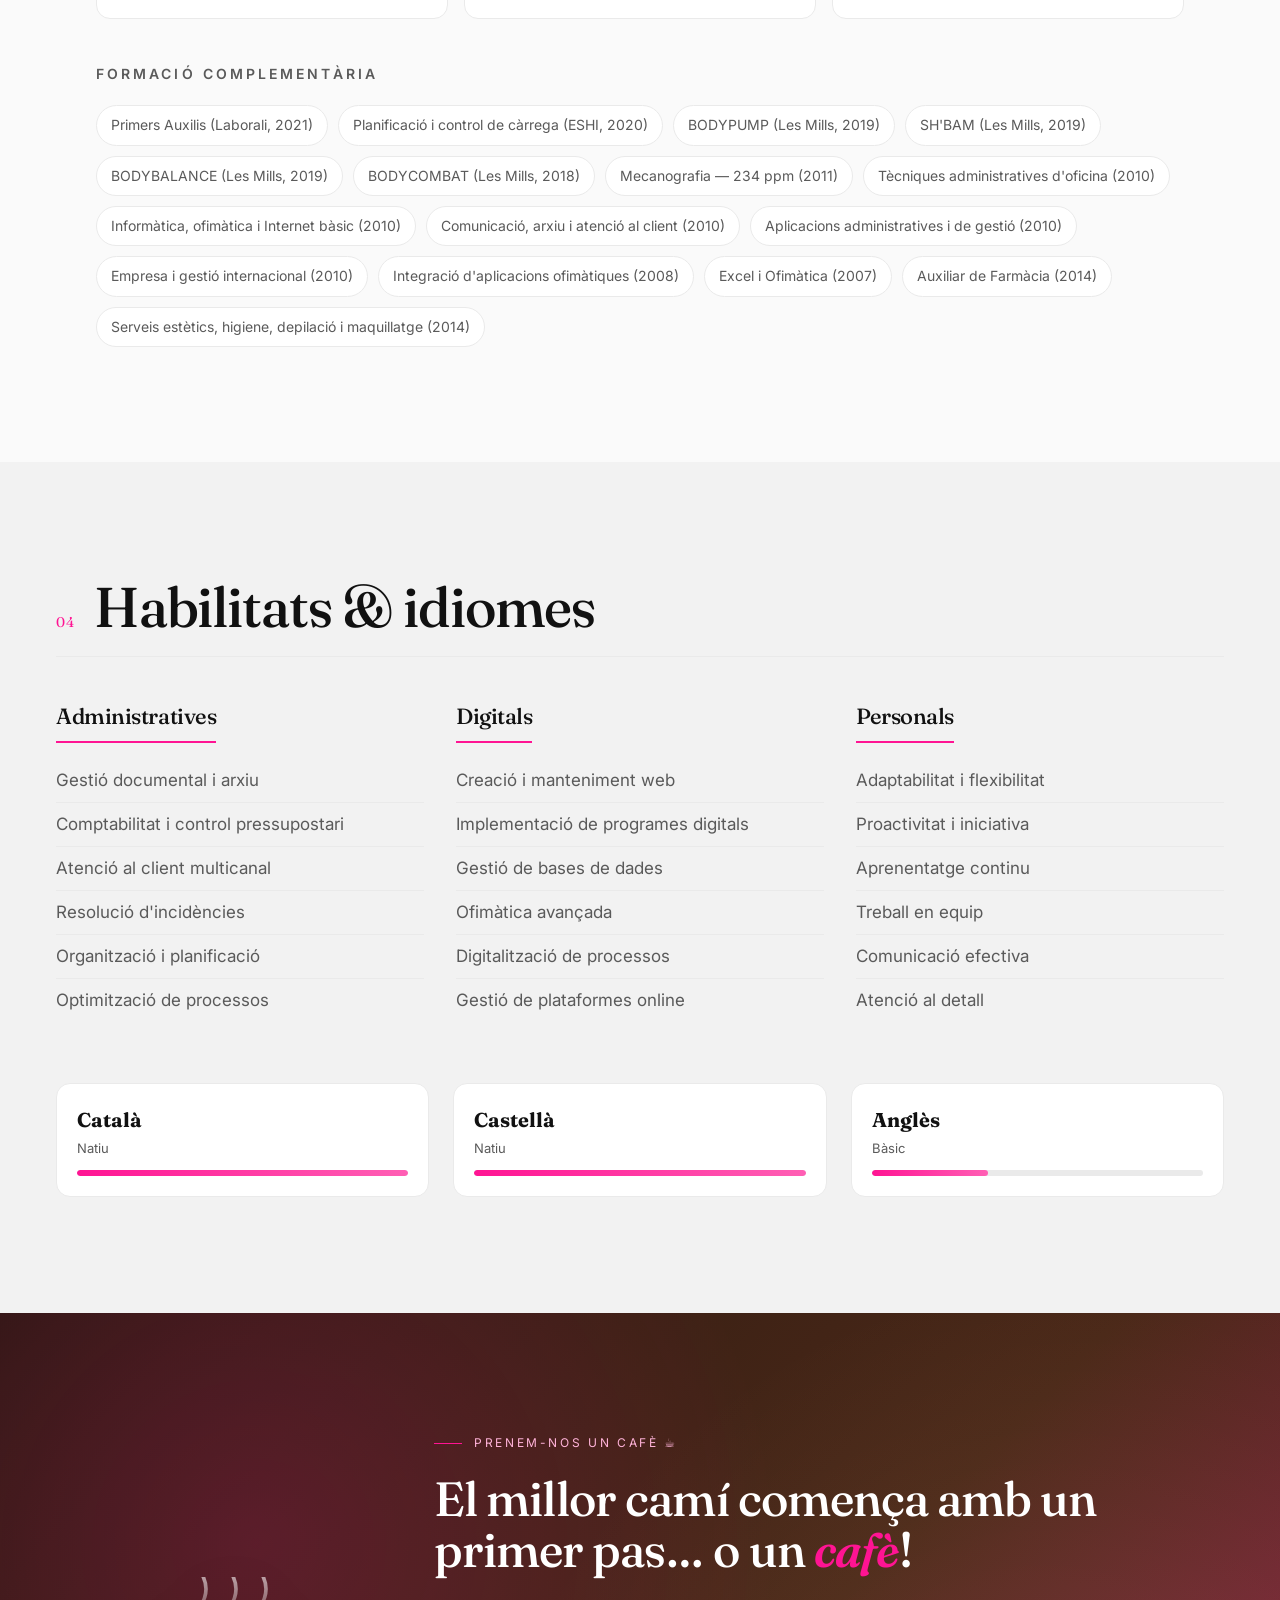
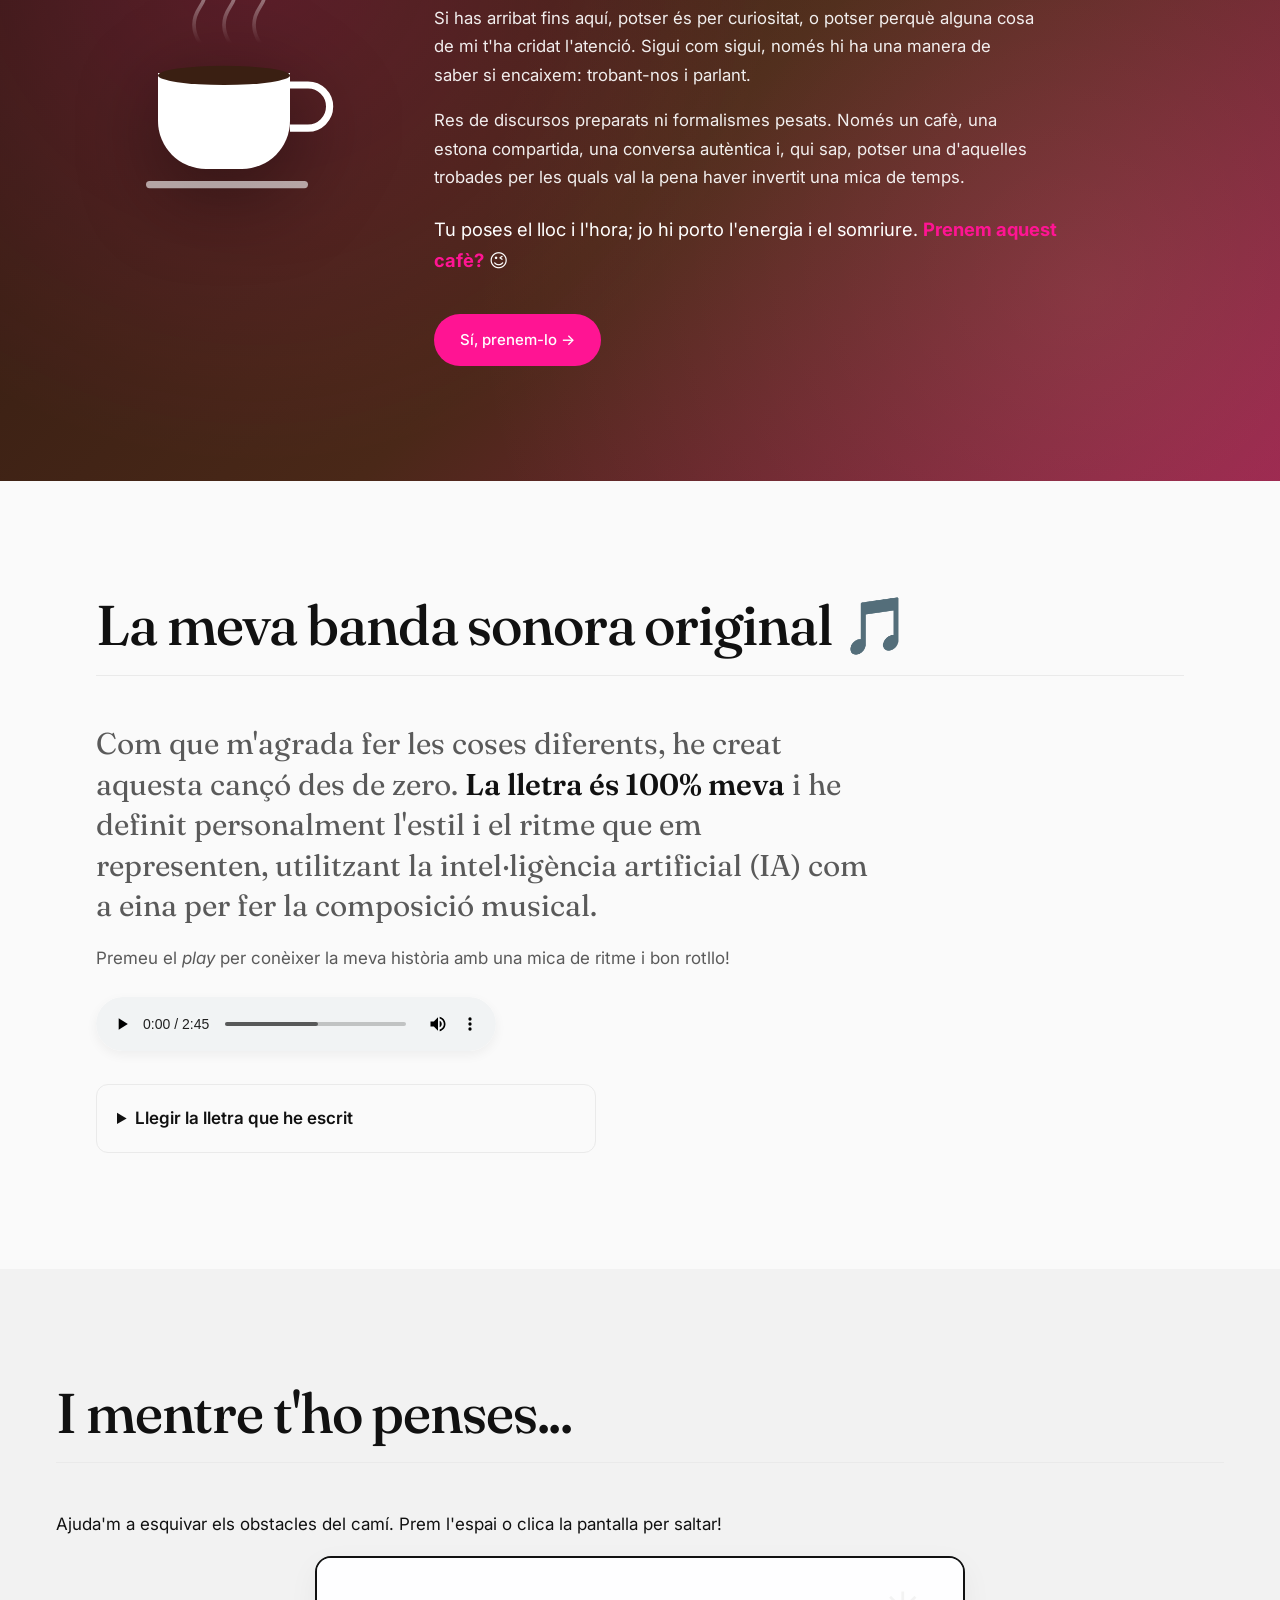
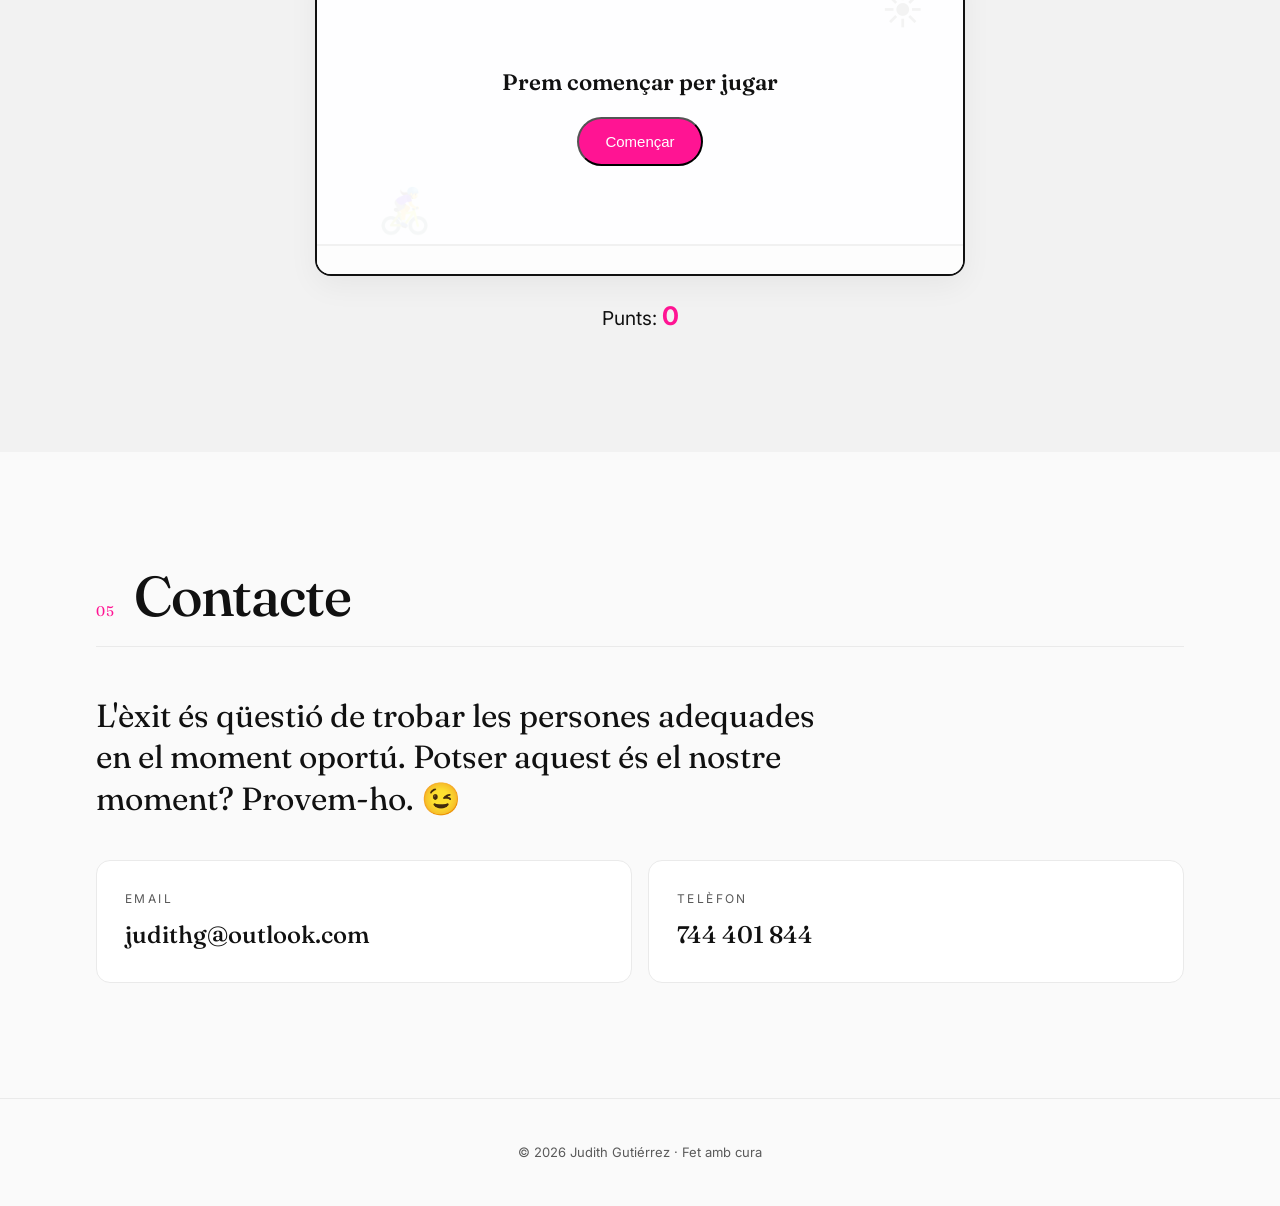
==== commit 330a7cba: "Update index.html eliminem subsecció cançó gemini" ====
--- a/index.html
+++ b/index.html
@@ -380,7 +380,6 @@
 <!-- ============ SECCIÓ DE LA CANÇÓ ============ -->
   <section id="banda-sonora" class="section">
     <div class="section__head">
-      <span class="num">04.5</span>
       <h2 data-key="title-banda-sonora">La meva banda sonora 🎵</h2>
     </div>
     <div class="about">
